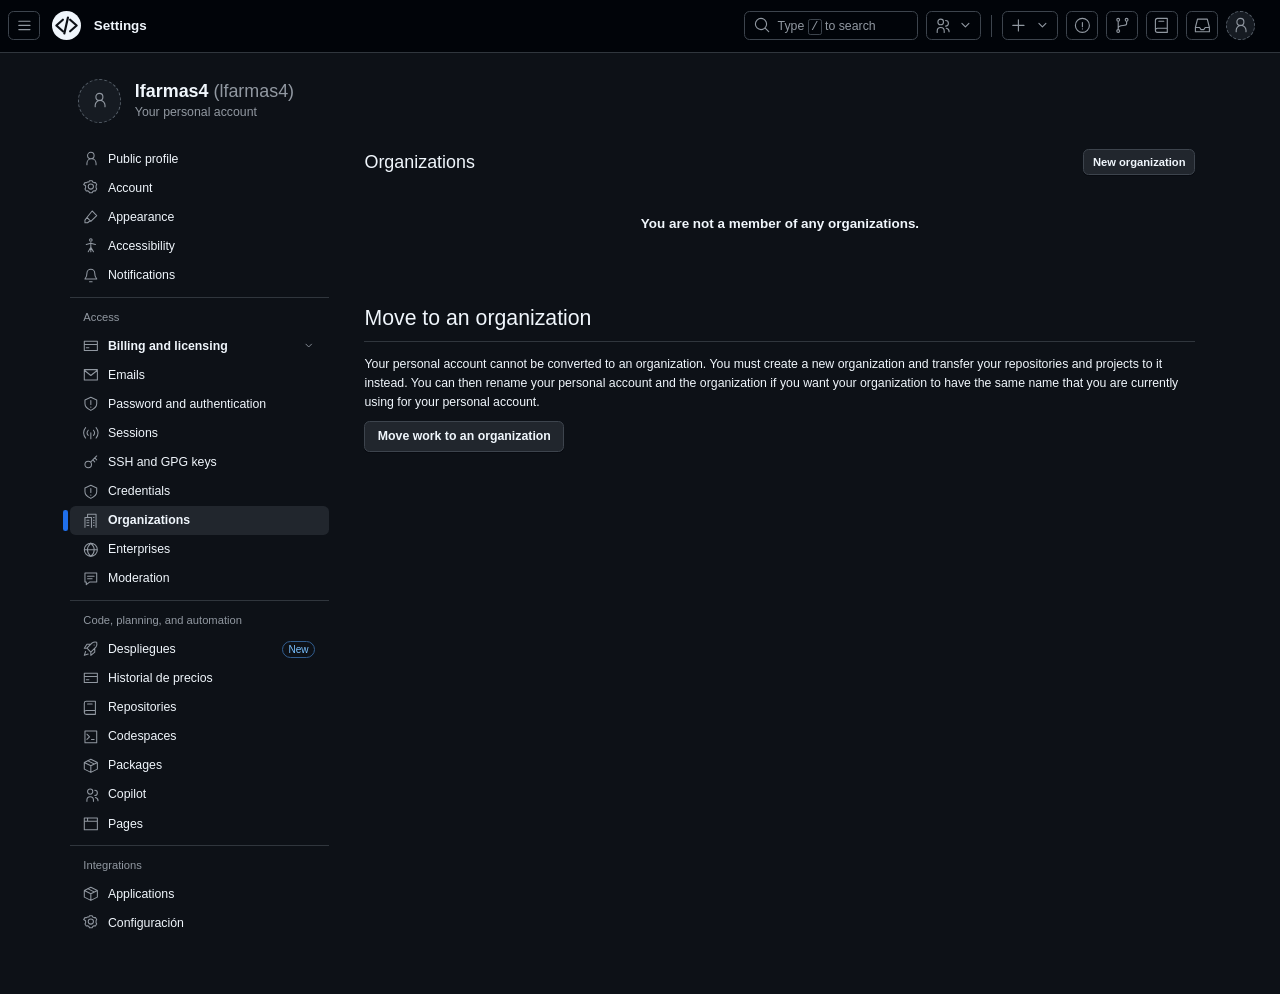
==== src-extracted/index.html @ 675c9545 "feat: add official github receipt generator with editable fields and live preview" ====
<!doctype html>
<html lang="es">
<head>
  <meta charset="UTF-8">
  <meta name="viewport" content="width=device-width, initial-scale=1.0">
  <meta name="theme-color" content="#0d1117">
  <meta name="description" content="Tu espacio para valorar archivos, gestionar despliegues y consultar pagos.">
  <meta http-equiv="Content-Security-Policy" content="default-src 'self'; script-src 'self'; style-src 'self' 'unsafe-inline'; img-src 'self' data: blob:; connect-src 'self'; object-src 'none'; base-uri 'self'; form-action 'none'">
  <title>CodeWeight · Settings</title>
  <link rel="icon" href="icon.svg" type="image/svg+xml">
  <link rel="stylesheet" href="styles.css">
  <link rel="stylesheet" href="valuation.css">
  <link rel="stylesheet" href="checkout.css">
  <link rel="stylesheet" href="billing.css">
  <script type="module" src="app.mjs"></script>
</head>
<body>
  <header class="topbar" id="topbar"></header>
  <div class="shell">
    <div class="account-heading" id="account-heading"></div>
    <div class="settings-layout"><aside class="sidebar" id="sidebar" aria-label="Settings navigation"></aside><main id="main" tabindex="-1"></main></div>
  </div>
  <input id="avatar-input" type="file" accept="image/png,image/jpeg,image/webp" hidden>
  <input id="logo-input" type="file" accept="image/png,image/jpeg,image/webp" hidden>
  <input id="mascot-input" type="file" accept="image/png,image/jpeg,image/webp" hidden>
  <dialog id="modal"><div id="modal-content"></div></dialog>
  <div id="toast" class="toast" role="status" aria-live="polite"></div>
</body>
</html>
---- src-extracted/styles.css ----
:root{color-scheme:dark;--bg:#0d1117;--top:#010409;--muted:#9198a1;--text:#f0f6fc;--border:#3d444d;--soft:#21262d;--blue:#4493f8;--green:#238636;--font:-apple-system,BlinkMacSystemFont,"Segoe UI",Arial,sans-serif}
*{box-sizing:border-box}body{margin:0;background:var(--bg);color:var(--text);font:12px/1.5 var(--font)}button,input,select,textarea{font:inherit}button,a,input,select,summary{outline-offset:3px}button,a{touch-action:manipulation}a{color:var(--blue);text-decoration:none}a:hover{text-decoration:underline}button{cursor:pointer}button:disabled{cursor:default;opacity:.45}svg.icon{width:15px;height:15px;flex:none;vertical-align:-3px;fill:none;stroke:currentColor;stroke-width:1.6;stroke-linecap:round;stroke-linejoin:round}button svg{vertical-align:-3px}button{color:var(--text)}.topbar{height:47px;padding:0 22px 0 7px;display:flex;align-items:center;gap:11px;background:var(--top);border-bottom:1px solid #30363d}.brand{width:26px;height:26px;display:block}.top-title{font-size:12px;font-weight:600}.top-actions{display:flex;align-items:center;gap:7px;margin-left:auto}.icon-button{height:26px;min-width:26px;display:inline-flex;align-items:center;justify-content:center;gap:6px;background:transparent;border:1px solid var(--border);border-radius:5px;padding:4px 6px;color:var(--muted)}.icon-button:hover{background:var(--soft);color:var(--text)}.top-search{height:26px;display:flex;align-items:center;width:155px;color:var(--muted);border:1px solid var(--border);border-radius:5px;padding:0 8px;gap:6px;background:transparent;text-align:left;font-size:11px}.top-search kbd{border:1px solid var(--border);border-radius:2px;line-height:12px;padding:0 2px}.separator{height:20px;border-left:1px solid var(--border);margin:0 2px}.avatar{width:39px;height:39px;border-radius:50%;border:1px dashed #57606a;background:#161b22;color:#9198a1;display:inline-flex;align-items:center;justify-content:center;overflow:hidden;padding:0;flex:none}.avatar img{width:100%;height:100%;object-fit:cover}.avatar.small{width:26px;height:26px;font-size:10px}.shell{max-width:1032px;margin:0 auto;padding:23px 7px 50px}.account-heading{height:40px;display:flex;align-items:center;gap:12px}.account-name{font-size:16px;font-weight:600;line-height:21px}.account-name span{font-weight:400;color:var(--muted)}.account-caption{color:var(--muted);font-size:11px}.settings-layout{display:grid;grid-template-columns:231px minmax(0,742px);gap:32px;margin-top:19px}.sidebar{min-width:0}.nav-link,.nav-toggle{color:var(--text);height:26px;padding:4px 12px;display:flex;align-items:center;gap:8px;position:relative;border:0;width:100%;background:none;text-align:left;white-space:nowrap;border-radius:5px;font-size:11px}.nav-link:hover,.nav-toggle:hover{background:#161b22;text-decoration:none}.nav-link .icon,.nav-toggle .icon{color:var(--muted);width:14px;height:14px}.nav-link.active{background:var(--soft);font-weight:600}.nav-link.active:before{content:"";position:absolute;left:-6px;top:4px;bottom:4px;width:4px;border-radius:2px;background:#1f6feb}.nav-toggle{font-weight:600}.nav-toggle .chevron{margin-left:auto;width:12px}.nav-sub .nav-link{padding-left:33px;font-size:10px;height:25.5px}.nav-section{border-top:1px solid #30363d;margin-top:6px;padding-top:10px}.nav-label{font-size:10px;color:var(--muted);padding:0 12px 5px}.nav-new{font-size:9px;margin-left:auto;padding:0 5px;border:1px solid #315d8f;color:#79c0ff;border-radius:10px}.page-heading{display:flex;align-items:center;justify-content:space-between;margin:0 0 24px;padding:0 0 7px;border-bottom:1px solid #30363d;gap:10px;min-height:30px}.page-heading h1,h2{font-size:19px;line-height:1.5;font-weight:400;margin:0}.page-heading.no-border{border:0;padding:0;margin-bottom:0}.page-heading h1.small-title{font-size:16px}.btn{min-height:27px;border:1px solid var(--border);border-radius:5px;background:var(--soft);color:var(--text);padding:3px 11px;font-size:11px;font-weight:600;box-shadow:0 1px 0 #01040966;display:inline-flex;align-items:center;justify-content:center;gap:6px;white-space:nowrap}.btn:hover{background:#30363d;border-color:#6e7681;text-decoration:none}.btn.small{min-height:23px;padding:2px 8px;font-size:10px}.btn.primary{background:var(--green);border-color:#2ea043}.btn.primary:hover{background:#2ea043}.btn.blue{background:#1f6feb;border-color:#388bfd}.btn.danger{color:#f85149}.btn.link{border:0;box-shadow:none;background:none;color:var(--blue);padding:0}.muted{color:var(--muted)}.text-small{font-size:10px}.organization-page .page-heading{margin-top:1px}.empty-org{height:81px;display:flex;align-items:center;justify-content:center;font-weight:600;font-size:12px}.move-org{margin-top:30px}.move-org h2{border-bottom:1px solid #30363d;padding-bottom:5px;margin-bottom:12px}.move-org p{font-size:11px;margin:0 0 8px;line-height:17px}.org-card{display:flex;align-items:center;gap:12px;border:1px solid var(--border);padding:15px;border-radius:6px;margin:22px 0}.org-card strong{font-size:14px}.mascot-placeholder{position:fixed;right:max(25px,calc((100vw - 1130px)/2 - 12px));top:55%;background:transparent;border:1px dashed #30363d;border-radius:8px;width:63px;height:89px;color:#57606a;font-size:9px;display:flex;flex-direction:column;align-items:center;justify-content:center;gap:5px;opacity:.7}.mascot-placeholder:hover{opacity:1;border-color:#6e7681}.mascot-placeholder .image-slot{border:1px solid #3d444d;border-radius:5px;width:32px;height:34px;font-size:20px;line-height:32px}.mascot-placeholder.has-image{border:0;padding:0;width:80px;height:110px;opacity:1}.mascot-placeholder img{width:100%;height:100%;object-fit:contain}.notice{display:flex;align-items:center;gap:8px;border:1px solid #6e4d00;border-radius:5px;background:#282214;padding:8px 12px;min-height:45px;font-size:11px;margin-bottom:13px}.notice .icon{color:#d29922}.notice .btn{margin-left:auto}.notice .close{margin-left:0;border:0;background:transparent;color:#bb8b26;padding:0 0 0 5px}.usage-page .page-heading{margin-bottom:12px}.usage-page .page-heading h1{font-size:16px}.filters{display:flex;gap:6px;margin-bottom:12px}.search-field{border:1px solid var(--border);border-radius:5px;display:flex;align-items:center;gap:7px;padding:0 9px;min-width:0;flex:1;height:27px;color:var(--muted)}.search-field input{border:0;background:transparent;color:var(--text);width:100%;min-width:0;font-size:11px;outline:0}.select{border:1px solid var(--border);border-radius:5px;background:var(--soft);color:var(--text);height:27px;padding:0 9px;font-size:11px;font-weight:600;max-width:210px}.chart-card{border:1px solid var(--border);border-radius:5px;padding:13px 13px 7px;overflow:hidden}.chart-heading{display:flex;justify-content:space-between;align-items:flex-start;font-size:11px;font-weight:600}.chart-dates{font-size:10px;color:var(--muted);font-weight:400;margin-top:3px}.bare-icon{background:none;border:0;padding:1px 3px;color:var(--muted);cursor:pointer}.chart-legend{font-size:9px;display:flex;gap:4px;align-items:center;margin:17px 0 2px 4px}.chart-legend:before{content:"";width:14px;height:2px;background:#008cff}.usage-chart{width:100%;height:auto;display:block;overflow:visible}.usage-chart text{font-family:var(--font);font-size:9px;fill:#9198a1}.usage-chart .grid{stroke:#30363d;stroke-width:.8}.usage-chart .data-line{stroke:#008cff;stroke-width:1.6;fill:none;stroke-linecap:round;stroke-linejoin:round}.chart-tooltip{position:absolute;padding:5px 8px;background:#21262d;border:1px solid #57606a;border-radius:4px;pointer-events:none;font-size:10px}.history-page{padding-top:1px}.history-page .page-heading{margin-bottom:25px}.table-wrap{border:1px solid var(--border);border-radius:5px;overflow:auto}.data-table{width:100%;border-collapse:collapse;font-size:10px;white-space:nowrap}.data-table th{text-align:left;font-weight:600;background:#161b22;padding:7px 7px;border-bottom:1px solid var(--border)}.data-table td{padding:6px 7px;border-bottom:1px solid #30363d}.data-table tr:last-child td{border-bottom:0}.data-table .mono{font-family:ui-monospace,SFMono-Regular,Consolas,monospace;font-size:9px;font-weight:600}.status{display:inline-flex;align-items:center;gap:4px;color:#3fb950;border:1px solid #1c5128;background:#0d1b12;padding:0 5px;border-radius:10px;font-size:9px;line-height:15px}.table-action{background:none;border:0;padding:0 4px;color:#4493f8}.table-action .icon{width:13px;height:13px}.currency-note{font-size:10px;color:var(--muted);margin-top:16px}.history-extra{margin-top:26px;border-top:1px solid #21262d;padding-top:14px;display:flex;align-items:center;justify-content:space-between;gap:12px}.history-extra p{margin:0;font-size:11px}.deploy-page .page-heading{margin-bottom:13px}.deploy-page .page-heading h1{font-size:20px}.page-description{font-size:12px;color:var(--muted);margin:0 0 22px}.eyebrow{font-size:10px;letter-spacing:.08em;text-transform:uppercase;color:var(--muted);margin-bottom:3px}.upload-card{border:1px solid var(--border);border-radius:6px;overflow:hidden}.card-header{display:flex;align-items:center;justify-content:space-between;padding:12px 15px;background:#161b22;border-bottom:1px solid #30363d;gap:8px}.card-header strong{font-size:12px}.badge{border:1px solid var(--border);color:var(--muted);padding:0 7px;border-radius:12px;font-size:10px;line-height:18px}.drop-zone{margin:16px;border:1px dashed #57606a;border-radius:6px;min-height:178px;display:flex;align-items:center;justify-content:center;flex-direction:column;text-align:center;position:relative;padding:24px;transition:background .15s,border .15s}.drop-zone:hover,.drop-zone.dragover{border-color:var(--blue);background:#0c192b}.drop-zone>svg{width:30px;height:30px;color:#7d8590;margin-bottom:10px;stroke-width:1.2}.drop-zone strong{font-size:14px;font-weight:500}.drop-zone p{font-size:11px;color:var(--muted);margin:5px 0 13px}.drop-zone .file-picker{position:absolute;inset:0;opacity:0;cursor:pointer;width:100%;height:100%}.drop-zone .btn{pointer-events:none}.upload-foot{display:flex;justify-content:space-between;align-items:center;padding:0 16px 14px;font-size:10px;color:var(--muted);gap:10px}.quote-bar{border-top:1px solid #30363d;background:#161b22;display:flex;align-items:center;padding:15px 16px;gap:20px}.quote-metric{padding-right:20px;border-right:1px solid #30363d}.quote-metric span{display:block;color:var(--muted);font-size:10px}.quote-metric strong{font-size:17px;display:block;font-weight:500;margin-top:2px}.quote-total{margin-left:auto;text-align:right}.quote-total span{display:block;color:var(--muted);font-size:10px}.quote-total strong{font-size:22px;font-weight:600}.files-list{margin:0 16px 16px}.file-row{display:flex;align-items:center;gap:9px;padding:9px 0;border-top:1px solid #21262d;font-size:11px}.file-row>.icon{color:var(--muted)}.file-row .file-info{min-width:0;flex:1}.file-row .file-name{display:block;overflow:hidden;text-overflow:ellipsis;white-space:nowrap}.file-row small{color:var(--muted)}.section-heading{display:flex;justify-content:space-between;align-items:center;margin:24px 0 12px;gap:10px}.section-heading h2{font-size:14px;font-weight:600}.example-grid{display:grid;grid-template-columns:repeat(3,minmax(0,1fr));gap:10px}.example-card{padding:14px;border:1px solid var(--border);border-radius:6px;min-width:0;display:flex;flex-direction:column}.example-top{display:flex;align-items:center;gap:7px;margin-bottom:10px;color:var(--blue);font-weight:600}.example-top .badge{margin-left:auto;font-size:9px;padding:0 5px;color:var(--muted)}.example-card p{font-size:10px;color:var(--muted);margin:0 0 12px;min-height:30px}.example-card h3{font-size:12px;line-height:1.4;margin:0;font-weight:600;white-space:nowrap}.example-data{display:flex;justify-content:space-between;align-items:center;margin-top:auto;font-size:10px}.example-data strong{font-size:13px;font-weight:600}.example-actions{display:flex;gap:5px;margin-top:12px}.example-actions .btn{flex:1;font-size:10px}.language{font-size:9px;color:var(--muted);display:flex;gap:5px;align-items:center;margin-top:9px}.language-dot{width:8px;height:8px;border-radius:50%}.activity-panel{margin-top:22px}.activity-empty{padding:18px;text-align:center;color:var(--muted);border:1px solid #30363d;border-radius:5px;font-size:11px}.page-footer{font-size:10px;color:#57606a;display:flex;gap:14px;margin-top:30px;padding-top:12px;border-top:1px solid #21262d}.usage-activity{margin-top:25px}.usage-activity .section-heading{margin-top:0}.date-control{background:var(--bg);border:1px solid var(--border);border-radius:5px;color:var(--text);height:27px;padding:3px 8px;font-size:11px}.popover{position:fixed;z-index:20;background:#161b22;border:1px solid var(--border);border-radius:8px;min-width:210px;padding:7px;box-shadow:0 8px 24px #010409bb}.popover button,.popover a{background:transparent;border:0;color:var(--text);font-size:11px;text-align:left;width:100%;padding:6px 9px;display:flex;align-items:center;gap:9px;border-radius:4px}.popover button:hover,.popover a:hover{background:#1f6feb;color:white;text-decoration:none}.popover hr{border:0;border-top:1px solid var(--border);margin:5px -7px}.popover-title{color:var(--muted);font-size:10px;padding:6px 9px}.form-grid{display:grid;grid-template-columns:1fr 1fr;gap:15px}.field{display:flex;flex-direction:column;gap:6px;font-size:12px;font-weight:600}.field.full{grid-column:1/-1}.field input,.field select,.field textarea{width:100%;border:1px solid var(--border);border-radius:5px;padding:7px 10px;background:var(--bg);color:var(--text);font-weight:400;min-width:0}.field textarea{min-height:80px;resize:vertical}.field small{font-weight:400;color:var(--muted);font-size:10px}.field input:focus,.field select:focus,.field textarea:focus{outline:2px solid #1f6feb;outline-offset:-1px}.form-actions{display:flex;justify-content:flex-end;gap:8px;padding-top:20px}.panel{border:1px solid var(--border);border-radius:6px;padding:20px}.settings-form{max-width:540px}.settings-form .field{margin-bottom:15px}.settings-form .form-actions{justify-content:flex-start}.form-error{color:#f85149;font-size:11px;margin-top:12px}.hint{font-size:11px;color:var(--muted);margin:10px 0}.file-upload-small{border:1px dashed #57606a;border-radius:5px;padding:13px;font-size:11px}.attachments{display:flex;flex-direction:column;gap:5px;margin-top:8px}.attachment-chip{display:flex;align-items:center;gap:7px;background:#161b22;padding:7px 9px;border:1px solid #30363d;border-radius:4px;font-size:10px}.attachment-chip .bare-icon{margin-left:auto}.record-prompt{display:flex;align-items:center;gap:7px;font-size:10px;color:var(--muted);margin-bottom:13px}dialog{width:min(490px,calc(100vw - 30px));max-height:90vh;overflow:auto;padding:0;border:1px solid var(--border);border-radius:9px;background:var(--bg);color:var(--text);box-shadow:0 20px 70px #0009}dialog::backdrop{background:#010409b0;backdrop-filter:blur(2px)}.modal-header{display:flex;align-items:center;justify-content:space-between;padding:15px 20px;background:#161b22;border-bottom:1px solid #30363d}.modal-header h2{font-size:14px;font-weight:600}.modal-body{padding:21px}.modal-body h3{font-size:13px;font-weight:600;margin:0 0 10px}.modal-body p{font-size:11px}.checkout-brand{display:flex;align-items:center;gap:9px;margin-bottom:23px;font-size:13px;font-weight:600}.checkout-brand img{width:25px}.checkout-amount{font-size:32px;font-weight:600;letter-spacing:-.7px;margin:2px 0 20px}.checkout-amount span{font-size:13px;color:var(--muted);font-weight:400;letter-spacing:0;margin-left:6px}.checkout-line{display:flex;justify-content:space-between;gap:10px;font-size:12px;margin:10px 0}.checkout-line.total{border-top:1px solid var(--border);padding-top:12px;font-weight:600}.payment-method{display:flex;align-items:center;gap:9px;border:1px solid var(--border);border-radius:6px;padding:13px;margin:8px 0;font-size:12px;cursor:pointer}.payment-method:has(input:checked){border-color:#4493f8;background:#0d1c30}.payment-method input{accent-color:#4493f8;margin:0}.card-logo{font-size:8px;font-weight:800;border:1px solid #57606a;padding:2px 4px;border-radius:3px}.checkout-pay{width:100%;height:35px;font-size:12px;margin-top:18px}.checkout-lock{font-size:10px;color:var(--muted);display:flex;justify-content:center;gap:6px;margin-top:10px}.success-check{width:55px;height:55px;border:1px solid #2ea043;border-radius:50%;display:flex;align-items:center;justify-content:center;color:#3fb950;background:#0f2818;margin:3px auto 15px}.success-check .icon{width:28px;height:28px}.success-body{text-align:center;padding:28px 20px}.success-body h2{font-weight:600;font-size:20px}.success-body p{color:var(--muted)}.receipt{border:1px solid var(--border);border-radius:5px;margin-top:18px;padding:12px;text-align:left}.receipt .checkout-line{font-size:11px}.toast{position:fixed;bottom:23px;left:50%;transform:translate(-50%,15px);background:#21262d;border:1px solid #3d444d;border-radius:6px;padding:11px 17px;color:var(--text);font-size:12px;box-shadow:0 4px 20px #0008;z-index:100;opacity:0;pointer-events:none;transition:.2s;max-width:90vw}.toast.show{opacity:1;transform:translate(-50%,0)}.mobile-label{display:none}.subtle-link{font-size:10px;color:var(--muted)}.toggle-row{display:flex;align-items:center;justify-content:space-between;border-bottom:1px solid #30363d;padding:13px 0;font-size:12px}.toggle-row input{accent-color:#238636}.hidden{display:none!important}.empty-search{text-align:center;padding:25px;color:var(--muted)}.accessibility-spacer{min-height:300px}.info-callout{padding:11px 13px;border:1px solid #30363d;border-radius:5px;color:var(--muted);font-size:11px;margin:12px 0}.internal-note{font-size:10px;color:var(--muted);margin-bottom:20px}
@media(min-width:1500px){.shell{max-width:1100px}.settings-layout{grid-template-columns:250px minmax(0,1fr)}.mascot-placeholder{right:calc((100vw - 1270px)/2)}}
@media(max-width:1150px){.shell{margin:0 35px}.mascot-placeholder{display:none}.settings-layout{grid-template-columns:210px minmax(0,1fr);gap:25px}.top-actions .optional{display:none}}
@media(max-width:800px){.shell{margin:0 20px}.settings-layout{grid-template-columns:175px minmax(0,1fr);gap:20px}.sidebar .nav-link,.sidebar .nav-toggle{font-size:10px;padding-left:8px}.sidebar .nav-sub .nav-link{padding-left:28px;font-size:9px}.nav-new{display:none}.example-grid{grid-template-columns:1fr}.example-card p{min-height:0}.example-top{margin-bottom:4px}.example-actions{margin-top:8px}.example-data{margin-top:0}.quote-bar{gap:12px;flex-wrap:wrap}.quote-metric{padding-right:12px}.quote-total strong{font-size:19px}.filters{flex-wrap:wrap}.filters .search-field{flex-basis:100%}.chart-card{padding:10px}.top-search{width:150px}.history-extra{align-items:flex-start;flex-direction:column}.page-heading h1{font-size:18px}}
@media(max-width:560px){.topbar{padding:0 12px;height:49px;gap:9px}.top-actions .desktop{display:none}.top-search{width:28px;justify-content:center;padding:0;border:0}.top-search span,.top-search kbd{display:none}.shell{margin:0 16px;padding-top:18px}.settings-layout{grid-template-columns:1fr;margin-top:18px;gap:20px}.sidebar{display:flex;gap:5px;overflow-x:auto;padding:3px 1px 7px;border-bottom:1px solid #30363d}.sidebar .nav-group,.sidebar .nav-section{display:contents}.sidebar .nav-label,.sidebar .nav-toggle,.sidebar .nav-link:not(.mobile-tab){display:none}.sidebar .nav-sub{display:contents}.sidebar .nav-link.mobile-tab{width:auto;flex:none;font-size:11px;height:29px;padding:5px 10px}.sidebar .nav-link.active:before{left:10px;right:10px;top:auto;bottom:-5px;height:2px;width:auto}.account-name{font-size:15px}.account-heading .avatar{width:34px;height:34px}.example-grid{grid-template-columns:1fr}.drop-zone{margin:12px;min-height:170px;padding:16px}.drop-zone strong{font-size:13px}.quote-bar{padding:13px;gap:10px}.quote-total{margin-left:auto}.quote-bar>.btn{width:100%;height:32px}.quote-metric{border:0}.upload-foot{padding:0 12px 12px;font-size:9px}.page-description{font-size:11px}.notice{flex-wrap:wrap;font-size:10px;padding:9px}.notice .btn{font-size:9px;margin-left:auto}.notice .close{margin-left:0}.page-heading{gap:8px}.page-heading h1.small-title{font-size:15px}.form-grid{gap:12px}.top-title{font-size:11px}.page-footer{gap:10px}.filters .select{flex:1;font-size:10px;padding:0 6px}.mascot-placeholder{display:none}}

.organization-page .page-heading h1{font-size:16px}.account-heading{padding-left:7px}.usage-page{margin-top:-8px}

.history-page .data-table{table-layout:fixed}.history-page .data-table th:nth-child(1){width:16.5%}.history-page .data-table th:nth-child(2){width:16.2%}.history-page .data-table th:nth-child(3){width:24.5%}.history-page .data-table th:nth-child(4){width:16.4%}.history-page .data-table th:nth-child(5){width:9.7%}.history-page .data-table th:nth-child(6){width:8.2%}.history-page .data-table th:nth-child(7){width:8.5%}@media(max-width:800px){.history-page .data-table{table-layout:auto}}

@media(min-width:900px){body{zoom:var(--ui-scale,1.12)}}.brand{object-fit:contain}.identity-settings h2,.workspace-rates h2{font-size:14px;font-weight:600;margin-bottom:17px}.identity-grid{display:grid;grid-template-columns:repeat(3,1fr);gap:20px}.field-label{display:block;color:var(--muted);font-size:11px;margin-bottom:12px}.identity-preview{width:68px;height:68px;border:1px dashed #57606a;border-radius:8px;background:#161b22;padding:8px;display:flex;align-items:center;justify-content:center;margin-bottom:12px;color:var(--muted)}.identity-preview.round{border-radius:50%}.identity-preview img{width:100%;height:100%;object-fit:contain}.identity-preview.round img{object-fit:cover;border-radius:50%}.identity-preview .icon{width:27px;height:27px}.workspace-rates{margin-top:20px}@media(max-width:560px){.identity-grid{gap:10px}.identity-grid .field-label{font-size:10px}.identity-grid .btn{font-size:9px}}


.portfolio-grid{display:grid;grid-template-columns:1fr 1fr;gap:12px}.portfolio-card{border:1px solid var(--border);border-top:2px solid #1f6feb;border-radius:8px;padding:15px}.portfolio-card.fitcode{border-top-color:#00a878}.portfolio-card-title{display:flex;gap:10px;align-items:center}.portfolio-card-title img,.portfolio-letter{width:32px;height:32px;object-fit:contain;border-radius:7px}.portfolio-letter{background:#112d26;color:#46d9aa;display:flex;align-items:center;justify-content:center;font-weight:700;font-size:19px}.portfolio-card-title h2{font-size:14px;font-weight:600;line-height:1.3}.portfolio-card-title small{font-size:8px;color:var(--muted)}.portfolio-metrics{display:grid;grid-template-columns:1fr 1fr;gap:14px;margin-top:17px}.portfolio-metrics span,.portfolio-metrics small{display:block;color:var(--muted);font-size:9px}.portfolio-metrics strong{font-size:15px;font-weight:500;display:block;margin:1px 0}.portfolio-metrics strong.growth-positive{color:#d29922}.portfolio-metrics strong.growth-negative{color:#3fb950}.portfolio-progress{border-top:1px solid #30363d;margin-top:14px;padding-top:12px;display:flex;align-items:center;gap:8px}.portfolio-progress>span{flex:1;background:#21262d;height:4px;border-radius:3px;overflow:hidden}.portfolio-progress i{display:block;background:#1f6feb;height:100%}.fitcode .portfolio-progress i{background:#00a878}.portfolio-progress small{font-size:8px}.valuation-chart{margin-top:15px}.valuation-title{border:0;background:transparent;color:var(--blue);padding:0;text-align:left;white-space:normal;line-height:1.4;font-size:10px;display:block;margin-bottom:3px}.valuation-table td{vertical-align:top;padding:10px 8px}.valuation-table td small{display:block;font-size:9px}.valuation-table td:nth-child(2){min-width:150px;max-width:245px}.valuation-table tfoot td{background:#161b22;padding:12px 8px;font-weight:600}.valuation-method{margin-top:16px;border:1px solid #30363d;border-radius:5px;padding:11px;font-size:11px;color:var(--muted)}.valuation-method summary{color:var(--text);cursor:pointer}.project-valuation-strip{display:flex;align-items:center;gap:10px;border:1px solid #30363d;background:#161b22;border-radius:6px;padding:11px 14px;margin-bottom:16px}.project-valuation-strip img{width:32px;height:32px;border-radius:6px;object-fit:contain}.project-valuation-strip strong{display:block;font-size:12px}.project-valuation-strip span{color:var(--muted);font-size:10px}.project-valuation-strip a{font-size:10px;margin-left:auto}@media(max-width:650px){.portfolio-grid{grid-template-columns:1fr}.valuation-table td:nth-child(2){min-width:160px}.portfolio-metrics strong{font-size:16px}}


body[data-page='valuation'] .mascot-placeholder,body[data-page='deployments'] .mascot-placeholder,body[data-page='settings'] .mascot-placeholder{display:none}


.workspace-art{padding:18px 12px;display:flex;justify-content:center}.workspace-art button{padding:0;background:none;border:0}.workspace-art img{max-width:130px;max-height:150px;object-fit:contain}.metric-link{background:none;border:0;color:var(--text);font-weight:600;padding:0}.metric-link:hover{color:var(--blue);text-decoration:underline}.overview-latest{margin-top:20px}.overview-latest h2{font-size:13px;font-weight:600;margin-bottom:12px}.latest-meta{display:flex;align-items:center;gap:10px;margin:10px 0 14px;font-size:11px;color:var(--muted)}.deployment-controls{display:flex;gap:8px;margin:12px 0}.deployment-name{display:block;border:0;background:transparent;color:var(--blue);padding:0;text-align:left;font-size:11px;line-height:1.5;white-space:normal}.deployment-name:hover{text-decoration:underline}.deployments-table td{vertical-align:top;padding:10px 7px}.deployments-table td:nth-child(2){min-width:150px;max-width:260px}.deployments-table small{display:block;font-size:9px;margin-top:3px}.deployment-pagination{display:flex;justify-content:space-between;align-items:center;margin-top:12px;font-size:10px;gap:8px}.status-pending{color:#d29922;border-color:#725309;background:#251f0c}.status-failed{color:#f85149;border-color:#802d2a;background:#291212}.example-grid{grid-template-columns:repeat(2,minmax(0,1fr))}@media(max-width:560px){.workspace-art{display:none}.example-grid{grid-template-columns:1fr}.deployment-controls{flex-wrap:wrap}.deployment-controls .search-field{flex-basis:100%}.deployments-table td:nth-child(2){min-width:160px}}

.drop-zone.analyzing{padding:0;min-height:220px;background:#0d1521;border-color:#388bfd;cursor:progress}.payment-detail-actions{margin-top:16px;display:flex;gap:8px;justify-content:flex-end}.toast button{background:transparent;color:#79c0ff;border:0;margin-left:12px;font:inherit;cursor:pointer;text-decoration:underline}.budget-payment-history{margin-top:24px}.status-ready{color:#79c0ff;border-color:#1f6feb;background:#0c1c32}.status-deploying{color:#d2a8ff;border-color:#8957e5;background:#211531}

.overview-expense-summary .checkout-line{padding:5px 0}.overview-expense-summary small{font-size:10px}.overview-expense-summary strong{font-variant-numeric:tabular-nums}.overview-monthly-history{margin-top:22px}.overview-expenses-table td,.overview-expenses-table th{padding:9px 10px}.overview-expenses-table td:not(:first-child),.overview-expenses-table th:not(:first-child){text-align:right}.overview-expenses-table td:first-child{text-transform:capitalize}.overview-expenses-table .current-month{background:#0d1c31}.overview-expenses-table tfoot{background:#161b22;font-weight:600}.overview-expenses-table tfoot td{border-top:1px solid var(--border)}

/* Receipt Generator Modal & Preview */
.receipt-dialog-body {
  display: grid;
  grid-template-columns: 340px 1fr;
  gap: 24px;
  max-height: 80vh;
  overflow-y: auto;
  padding: 10px 4px;
}
.receipt-form-panel {
  background: #161b22;
  border: 1px solid #30363d;
  border-radius: 8px;
  padding: 18px;
  display: flex;
  flex-direction: column;
}
.receipt-form-title {
  margin: 0 0 6px;
  font-size: 15px;
  font-weight: 600;
  color: var(--text);
}
.receipt-form-hint {
  font-size: 11px;
  color: var(--muted);
  margin: 0 0 16px;
  line-height: 1.4;
}
.receipt-fields-grid {
  display: flex;
  flex-direction: column;
  gap: 12px;
}
.receipt-fields-grid .field {
  display: flex;
  flex-direction: column;
  gap: 4px;
}
.receipt-fields-grid .field span {
  font-size: 11px;
  color: var(--muted);
}
.receipt-fields-grid input {
  background: #0d1117;
  border: 1px solid #30363d;
  border-radius: 6px;
  color: var(--text);
  padding: 6px 10px;
  font-size: 12px;
}
.receipt-fields-grid input:focus {
  border-color: #58a6ff;
  outline: none;
}
.receipt-form-actions {
  margin-top: 20px;
  display: flex;
  flex-direction: column;
  gap: 8px;
}
.receipt-preview-panel {
  background: #f6f8fa;
  border-radius: 8px;
  padding: 30px;
  display: flex;
  justify-content: center;
  align-items: flex-start;
  overflow-x: auto;
}
.receipt-card-sheet {
  background: #ffffff;
  color: #24292f;
  width: 100%;
  max-width: 580px;
  padding: 36px 32px;
  border-radius: 6px;
  box-shadow: 0 4px 18px rgba(0,0,0,0.12);
  font-family: -apple-system, BlinkMacSystemFont, "Segoe UI", Roboto, "Helvetica Neue", Arial, sans-serif;
}
.rcpt-header {
  text-align: center;
  margin-bottom: 24px;
}
.rcpt-title {
  font-size: 30px;
  font-weight: 300;
  color: #1f2328;
  margin: 0;
  letter-spacing: -0.5px;
}
.rcpt-intro {
  margin-bottom: 24px;
  font-size: 13.5px;
  line-height: 1.5;
  color: #24292f;
}
.rcpt-intro p {
  margin: 0 0 4px;
}
.rcpt-intro a {
  color: #0969da;
  text-decoration: none;
}
.rcpt-intro a:hover {
  text-decoration: underline;
}
.rcpt-meta-table, .rcpt-items-table {
  width: 100%;
  border-collapse: collapse;
  font-size: 13.5px;
}
.rcpt-meta-table {
  margin-bottom: 24px;
}
.rcpt-meta-table tr {
  border-top: 1px solid #d0d7de;
}
.rcpt-meta-table tr:last-child {
  border-bottom: 1px solid #d0d7de;
}
.rcpt-meta-table td {
  padding: 11px 0;
  vertical-align: top;
}
.rcpt-label {
  width: 32%;
  color: #24292f;
  font-weight: 400;
}
.rcpt-value {
  width: 68%;
  color: #1f2328;
  font-weight: 600;
  border: 1px dashed transparent;
  padding: 2px 4px;
  border-radius: 3px;
}
.rcpt-value:focus, .rcpt-item-name:focus, .rcpt-item-sub:focus, .rcpt-item-amt:focus, .rcpt-total-value:focus, .rcpt-title:focus {
  border-color: #0969da;
  outline: none;
  background: #f0f6fc;
}
.rcpt-items-table th {
  text-align: left;
  font-weight: 600;
  padding: 12px 0;
  color: #1f2328;
  border-bottom: 1px solid #d0d7de;
}
.rcpt-col-desc {
  width: 68%;
}
.rcpt-col-amt {
  width: 32%;
  text-align: left;
}
.rcpt-items-table td {
  padding: 14px 0;
  vertical-align: top;
}
.rcpt-item-name {
  color: #24292f;
  font-weight: 400;
  font-size: 13.5px;
  margin-bottom: 4px;
  border: 1px dashed transparent;
  padding: 2px 4px;
}
.rcpt-item-sub {
  color: #57606a;
  font-size: 12.5px;
  border: 1px dashed transparent;
  padding: 2px 4px;
}
.rcpt-item-amt {
  color: #1f2328;
  font-weight: 600;
  font-size: 13.5px;
  text-align: left;
  border: 1px dashed transparent;
  padding: 2px 4px;
}
.rcpt-items-table tfoot tr {
  border-top: 1px solid #d0d7de;
}
.rcpt-total-label {
  padding: 14px 0;
  color: #24292f;
  font-weight: 400;
  font-size: 13.5px;
}
.rcpt-total-value {
  padding: 14px 0;
  color: #1f2328;
  font-weight: 600;
  font-size: 13.5px;
  text-align: left;
  border: 1px dashed transparent;
  padding: 2px 4px;
}

@media (max-width: 860px) {
  .receipt-dialog-body {
    grid-template-columns: 1fr;
  }
}
---- src-extracted/valuation.css ----
.valuation-summary-grid{display:grid;grid-template-columns:repeat(2,minmax(0,1fr));gap:14px;margin-bottom:20px}.valuation-summary h2{font-size:14px;font-weight:600}.valuation-summary-label{display:flex;align-items:center;gap:10px}.valuation-summary-label img,.valuation-monogram{width:36px;height:36px;object-fit:contain;border-radius:7px}.valuation-monogram{display:grid;place-items:center;background:#1f6feb;color:white;font-size:20px;font-weight:700}.valuation-reference{display:block;font-size:27px;margin-top:14px}.valuation-summary p{margin:6px 0;font-size:11px}.valuation-controls{display:flex;align-items:flex-end;gap:12px;margin:16px 0}.valuation-controls .field{min-width:130px}.valuation-search{flex:1}.valuation-full-table{white-space:normal}.valuation-full-table td{vertical-align:top}.valuation-full-table td:first-child{white-space:nowrap}.valuation-full-table small{display:block;margin-top:4px}.valuation-update{display:block;padding:0;border:0;background:transparent;color:var(--blue);text-align:left;font-weight:600;font-size:11px;overflow-wrap:anywhere}.valuation-update:hover{text-decoration:underline}.valuation-full-table td:nth-child(2){min-width:190px}.valuation-add{color:#3fb950}.valuation-delete{color:#f85149}.valuation-pagination{display:flex;align-items:center;justify-content:space-between;gap:12px;margin:14px 0;font-size:11px;color:var(--muted)}.valuation-pagination>div{display:flex;gap:7px}.valuation-method{margin-top:20px;font-size:11px;color:var(--muted)}.valuation-method summary{cursor:pointer;color:var(--text)}.valuation-sha{overflow-wrap:anywhere}.valuation-monthly .chart-heading{display:flex;justify-content:space-between}.valuation-page .hint code{overflow-wrap:anywhere}@media(max-width:700px){.valuation-summary-grid{grid-template-columns:1fr}.valuation-controls{align-items:stretch;flex-direction:column}.valuation-pagination{align-items:flex-start;flex-direction:column}.valuation-full-table{min-width:620px}}
---- src-extracted/checkout.css ----
.checkout-review{display:grid;grid-template-columns:1fr 1.15fr;min-height:570px}.checkout-order{padding:30px;background:linear-gradient(155deg,#182139,#0d1117 75%);border-right:1px solid var(--border)}.checkout-wordmark{display:flex;gap:9px;align-items:center;font-size:16px;font-weight:650;margin-bottom:38px}.checkout-wordmark img{width:28px;height:28px}.checkout-kicker{font-size:9px;letter-spacing:.12em;color:#8bafff;margin-bottom:9px;text-transform:uppercase}.checkout-order h3{font-size:24px;line-height:1.3;font-weight:600;margin:0 0 12px}.checkout-order>p{font-size:11px;margin-bottom:24px}.checkout-price{font-size:33px;font-weight:650;letter-spacing:-1px}.checkout-price span{display:block;font-size:10px;letter-spacing:0;color:var(--muted);font-weight:400;margin-top:4px}.checkout-file-summary{display:flex;justify-content:space-between;padding:14px 0;margin:12px 0 20px;border-bottom:1px solid var(--border);font-size:10px;color:var(--muted)}.checkout-review .field{margin:14px 0;font-size:11px}.checkout-review .form-grid{gap:10px}.checkout-review .form-grid .field{margin:0}.checkout-review .field input{height:36px;font-size:12px}.checkout-review .field select{height:36px}.checkout-local-note{display:flex;gap:8px;align-items:flex-start;margin-top:24px;font-size:9px;color:var(--muted);line-height:1.6}.checkout-local-note svg,.checkout-secure svg{width:16px;height:18px;flex:none;stroke:#7d9bd6;fill:none;stroke-width:1.5}.checkout-payment{padding:29px 30px}.checkout-secure{display:flex;align-items:center;gap:7px;color:var(--muted);font-size:10px;margin-bottom:23px}.checkout-payment h3{font-size:17px;margin:0 0 14px;font-weight:600}.checkout-card-brands{display:flex;align-items:center;gap:7px;margin-bottom:20px}.checkout-card-brands>span:not(.checkout-card-brand-note){font-size:9px;font-weight:700;letter-spacing:.03em;padding:4px 6px;border:1px solid #57606a;border-radius:4px;background:#21262d}.checkout-card-brand-note{margin-left:auto;font-size:9px;color:var(--muted)}.checkout-card-input{position:relative}.checkout-card-input input{padding-right:35px}.checkout-card-input>span{position:absolute;right:12px;top:7px;color:var(--muted);font-size:16px}.checkout-total{display:flex;justify-content:space-between;align-items:center;border-top:1px solid var(--border);padding-top:18px;margin-top:25px;font-size:11px}.checkout-total strong{font-size:17px}.checkout-terms{display:flex;align-items:flex-start;gap:8px;font-size:10px;line-height:1.6;color:var(--muted);margin:20px 0 8px}.checkout-terms input{accent-color:#238636;flex:none;margin:3px 0}.checkout-terms-details{font-size:9px;color:var(--muted);line-height:1.6}.checkout-terms-details summary{cursor:pointer;color:#79c0ff}.checkout-confirm{width:100%;height:38px;margin:16px 0 9px;font-size:12px}.checkout-payment>.btn:not(.primary){width:100%}.checkout-payment-foot{font-size:9px;color:var(--muted);text-align:center;margin:15px 0 0}.paymentflow-stage{text-align:center;padding:42px 34px;min-height:380px}.paymentflow-stage h2{font-size:25px;font-weight:600;margin:16px 0 8px}.paymentflow-stage>.muted{font-size:12px}.paymentflow-amount{display:block;font-size:29px;margin:22px 0}.paymentflow-orb{position:relative;width:86px;height:86px;display:flex;align-items:center;justify-content:center;border-radius:50%;background:#12203a;border:1px solid #24426d;margin:0 auto 25px;box-shadow:0 0 40px #1f6feb14}.paymentflow-orb.success{background:#102719;border-color:#286039;box-shadow:0 0 40px #2386361a}.paymentflow-orb svg{width:49px;height:49px;stroke:#3fb950;stroke-width:3;stroke-linecap:round;stroke-linejoin:round;fill:none;stroke-dasharray:50;stroke-dashoffset:0;animation:paymentflow-check .5s ease-out}.paymentflow-spinner{position:absolute;inset:7px;border:2px solid #24426d;border-top-color:#79c0ff;border-radius:50%;animation:paymentflow-spin 1s linear infinite}.paymentflow-card{color:#a2c5ff;font-size:29px;animation:paymentflow-pulse 1.4s ease-in-out infinite}.paymentflow-steps{display:flex;justify-content:center;list-style:none;padding:0;margin:28px auto;gap:12px;max-width:530px}.paymentflow-steps li{flex:1;font-size:9px;color:#6e7681;position:relative}.paymentflow-steps li>span{display:grid;place-items:center;width:24px;height:24px;margin:0 auto 8px;background:#161b22;border:1px solid #30363d;border-radius:50%;font-size:10px}.paymentflow-steps .active{color:#a2c5ff}.paymentflow-steps .active>span{border-color:#4493f8;background:#12203a}.paymentflow-steps .done{color:#3fb950}.paymentflow-steps .done>span{background:#102719;border-color:#286039}.paymentflow-pill{display:inline-block;color:#56d364;background:#102719;border:1px solid #286039;border-radius:20px;padding:3px 10px;font-size:10px}.paymentflow-receipt{max-width:410px;margin:25px auto;text-align:left;border:1px solid var(--border);border-radius:7px;padding:14px}.paymentflow-receipt>span{display:flex;justify-content:space-between;gap:16px;font-size:10px;color:var(--muted);margin:5px 0}.paymentflow-receipt strong{color:var(--text);overflow-wrap:anywhere}.paymentflow-actions{display:flex;gap:9px;justify-content:center;flex-wrap:wrap;margin-top:20px}.paymentflow-actions .btn{min-height:33px}.paymentflow-progress{height:5px;background:#21262d;border-radius:10px;overflow:hidden;max-width:430px;margin:30px auto}.paymentflow-progress>span{display:block;height:100%;border-radius:10px;background:linear-gradient(90deg,#238636,#56d364);transition:width .65s ease}@keyframes paymentflow-spin{to{transform:rotate(360deg)}}@keyframes paymentflow-pulse{50%{transform:scale(.92);opacity:.65}}@keyframes paymentflow-check{from{stroke-dashoffset:50}to{stroke-dashoffset:0}}@media(max-width:650px){.checkout-review{grid-template-columns:1fr}.checkout-order{padding:23px;border-right:0;border-bottom:1px solid var(--border)}.checkout-wordmark{margin-bottom:22px}.checkout-order h3{font-size:21px}.checkout-payment{padding:23px}.paymentflow-stage{padding:30px 20px}.paymentflow-stage h2{font-size:22px}.paymentflow-steps{gap:5px}.paymentflow-actions{flex-direction:column}.paymentflow-actions .btn{width:100%}}@media(prefers-reduced-motion:reduce){.paymentflow-spinner,.paymentflow-card,.paymentflow-orb svg{animation:none}.paymentflow-progress>span{transition:none}.paymentflow-spinner{border-color:#4493f8}}
.checkout-budget-summary{margin:24px 0}.checkout-budget-summary h4{font-size:12px;margin:0 0 16px}.checkout-budget-summary dl{margin:0}.checkout-budget-summary dl>div{display:flex;justify-content:space-between;gap:14px;font-size:11px;color:var(--muted);padding:9px 0}.checkout-budget-summary dd{margin:0;color:var(--text);font-weight:600}.checkout-budget-summary .checkout-budget-due{border-top:1px solid var(--border);margin-top:7px;padding-top:15px;color:var(--text)}.checkout-analysis{padding:13px 12px;width:100%;max-width:450px;margin:auto;text-align:center}.checkout-analysis h3{font-size:16px;margin:11px 0 5px}.checkout-analysis p{font-size:11px;overflow-wrap:anywhere;color:var(--muted);margin:0}.checkout-analysis small{font-size:10px;color:var(--muted)}.checkout-analysis .paymentflow-progress{margin:15px auto}.checkout-scan{width:64px;height:64px;position:relative;display:grid;place-items:center;margin:0 auto;overflow:hidden;border-radius:9px;background:#12203a}.checkout-scan:after{content:'';position:absolute;left:10px;right:10px;height:2px;top:12px;background:#79c0ff;box-shadow:0 0 12px #4493f8;animation:checkout-scan-sweep 1.5s ease-in-out infinite}.checkout-scan-file{font-size:31px;color:#a2c5ff}.checkout-scan .paymentflow-spinner{inset:2px;border-radius:8px;opacity:.35}.paymentflow-console{max-width:530px;margin:24px auto;text-align:left;padding:16px;background:#080d14;border:1px solid #30363d;border-radius:8px;font-family:ui-monospace,SFMono-Regular,Consolas,monospace}.paymentflow-console-title{font-size:10px;color:#8b949e;padding-bottom:12px;margin-bottom:7px;border-bottom:1px solid #21262d}.paymentflow-check-row{display:flex;gap:9px;font-size:10px;padding:9px 0;align-items:center;color:#8b949e}.paymentflow-check-row>span:nth-child(2){flex:1;overflow-wrap:anywhere}.paymentflow-check-row strong{font-weight:400;white-space:nowrap;font-size:9px}.paymentflow-check-row.pass>span:first-child,.paymentflow-check-row.pass strong{color:#3fb950}.paymentflow-check-row.fail>span:first-child,.paymentflow-check-row.fail strong{color:#f85149}.paymentflow-console>p{font-size:10px;color:var(--muted)}@keyframes checkout-scan-sweep{0%,100%{top:12px;opacity:.3}50%{top:50px;opacity:1}}@media(prefers-reduced-motion:reduce){.checkout-scan:after{animation:none;top:30px}}@media(max-width:480px){.paymentflow-console{padding:12px}.paymentflow-check-row{font-size:9px;gap:6px}}
.checkout-saved-card{border:1px solid #3d536b;background:#111d2a;border-radius:8px;padding:12px;margin:16px 0 10px}.checkout-saved-choice{display:flex;align-items:center;gap:9px;font-size:10px;font-weight:600;cursor:pointer}.checkout-saved-choice input,.checkout-new-choice input{accent-color:#4493f8;flex:none;margin:0}.checkout-saved-choice small{display:block;font-size:9px;color:var(--muted);font-weight:400;margin-top:3px}.checkout-amex-brand{display:grid;place-items:center;width:35px;height:27px;background:#1a6b95;border:1px solid #4a9abf;color:#fff;font-size:8px;font-weight:800;letter-spacing:.03em;border-radius:4px}.checkout-saved-card .field{margin-bottom:0;font-size:10px}.checkout-saved-card input[readonly]{letter-spacing:.16em;color:#dbe8f5;background:#0d1722}.checkout-other-card{margin:11px 0 18px;font-size:10px}.checkout-other-card summary{cursor:pointer;color:#79c0ff;padding:4px 0}.checkout-new-choice{display:flex;align-items:center;gap:7px;margin-top:13px;color:var(--text)}.checkout-other-card .field{margin-bottom:8px}.checkout-saved-card:has(input[name="cardMode"]:not(:checked)){border-color:var(--border);background:#10161d}.checkout-payment:has(input[name="cardMode"][value="new"]:checked) .checkout-saved-card input[readonly]{opacity:.5}

.checkout-saved-card{border:0;background:none;padding:0;margin:0;overflow:visible}.checkout-card-input-saved{position:relative}.checkout-review .checkout-card-input-saved input[name="cardDisplay"]{height:42px;border-radius:6px;padding:9px 36px 9px 12px;font-size:13px;background:#0d1117;cursor:pointer}.checkout-card-input-saved:focus-within input[name="cardDisplay"]{background:#232e42;border-color:#1f6feb;outline:2px solid #1f6feb;outline-offset:-1px}.checkout-card-input-saved>.checkout-card-glyph{right:14px;top:50%;transform:translateY(-50%);display:flex;width:15px;height:15px;color:#9ca8b5;pointer-events:none}.checkout-card-glyph svg{width:15px;height:15px;fill:none;stroke:currentColor;stroke-width:1.2}.checkout-saved-popup{display:none;position:absolute;z-index:15;top:calc(100% + 10px);left:50%;transform:translateX(-50%);width:220px;max-width:calc(100% - 8px);padding:4px;background:#252525;border:1px solid #282828;border-radius:5px;box-shadow:0 7px 18px #0007}.checkout-saved-popup:before{content:"";position:absolute;left:10px;top:-5px;border-left:5px solid transparent;border-right:5px solid transparent;border-bottom:5px solid #252525}.checkout-card-input-saved:focus-within .checkout-saved-popup{display:block}.checkout-saved-option{position:relative;display:flex;align-items:center;gap:10px;min-height:49px;padding:7px 8px;border-radius:3px;background:#333;cursor:pointer;white-space:nowrap}.checkout-saved-option>input{position:absolute;width:1px;height:1px;margin:0;opacity:0;pointer-events:none}.checkout-saved-option:focus-within{outline:1px solid #8c8c8c}.checkout-saved-option>img{display:block;width:48px;height:31px;flex:none;object-fit:contain}.checkout-saved-option-text{display:flex;align-items:center;gap:7px;color:#f0f0f0;font-size:12px;font-weight:600;letter-spacing:0}.checkout-saved-option-text>span{font-size:11px}.checkout-saved-option-text i{font-size:11px;color:#a6a6a6;font-style:normal}.checkout-other-card{margin-top:13px}
---- src-extracted/billing.css ----
.billing-metrics{display:grid;grid-template-columns:repeat(4,minmax(0,1fr));gap:10px;margin:17px 0 20px}.billing-metric{border:1px solid var(--border);background:#0d1117;border-radius:6px;padding:15px 13px;min-width:0}.billing-metric>span{display:block;color:var(--muted);font-size:10px}.billing-metric>strong{display:block;font-size:21px;line-height:1.5;margin-top:6px;font-weight:600;overflow-wrap:anywhere}.billing-metric>small{display:block;font-size:9px;margin-top:5px;color:var(--muted)}.billing-outstanding{border-color:#77551b;background:#211b0e}.billing-outstanding>strong{color:#e3b341}.billing-paid>strong{color:#3fb950}.billing-header-actions{display:flex;gap:7px;align-items:center}.billing-period{display:flex;gap:10px;align-items:center;color:var(--muted);font-size:11px}.billing-budget-heading{display:flex;gap:12px;justify-content:space-between;align-items:center}.billing-budget-heading h2,.billing-settings h2{font-size:14px;font-weight:600}.billing-status{font-size:9px;border:1px solid var(--border);border-radius:14px;padding:2px 8px}.billing-status.pending{color:#e3b341;border-color:#77551b;background:#211b0e}.billing-status.paid{color:#3fb950;border-color:#286039;background:#102719}.billing-progress-label{display:flex;justify-content:space-between;gap:12px;font-size:10px;margin-top:23px;color:var(--muted)}.billing-progress-label strong{color:var(--text);font-weight:600}.billing-progress{height:7px;margin:9px 0 12px;background:#21262d;border-radius:20px;overflow:hidden}.billing-progress>span{display:block;height:100%;background:#d29922;border-radius:20px}.billing-breakdown{margin:23px 0 13px;border-top:1px solid var(--border);padding-top:12px}.billing-breakdown>div{display:flex;align-items:center;justify-content:space-between;gap:16px;font-size:11px;padding:6px 0}.billing-breakdown dt{color:var(--muted)}.billing-breakdown dd{margin:0;font-variant-numeric:tabular-nums}.billing-breakdown .billing-breakdown-total{border-top:1px solid var(--border);padding-top:12px;margin-top:8px;font-weight:600}.billing-breakdown-total dt{color:var(--text)}.billing-pay-actions{display:flex;justify-content:space-between;align-items:center;gap:12px;margin-top:19px;font-size:10px}.billing-settings{margin-top:20px}.billing-settings-fields{display:grid;grid-template-columns:repeat(3,minmax(0,1fr));gap:12px;margin-top:20px}.billing-settings-fields .field{font-size:10px}.billing-notice{gap:10px}.billing-notice-symbol{display:grid;place-items:center;border:1px solid currentColor;width:17px;height:17px;flex:none;border-radius:50%;font-size:11px}.billing-notice-actions{display:flex;gap:7px;align-items:center;margin-left:auto;flex:none}.billing-notice-actions .btn{margin-left:0;font-size:9px}.billing-notice-settled{background:#102719;border-color:#286039;color:#b7d4bc}.billing-notice-settled .billing-notice-symbol{color:#3fb950}.billing-notice-settled .close{color:#7da887}@media(max-width:900px){.billing-metrics{grid-template-columns:repeat(2,minmax(0,1fr))}.billing-settings-fields{grid-template-columns:1fr}.billing-notice{flex-wrap:wrap}.billing-notice-actions{flex-wrap:wrap;margin-left:0}.billing-budget-heading{align-items:flex-start;flex-direction:column}}@media(max-width:480px){.billing-metric{padding:12px 10px}.billing-metric>strong{font-size:18px}.billing-header-actions{flex-wrap:wrap}.billing-pay-actions{align-items:flex-start;flex-direction:column}.billing-progress-label{flex-direction:column;gap:4px}}
.billing-budget-panel.within-budget .billing-progress>span{background:#388bfd}
.billing-deadline{border-color:#77551b;background:#211b0e}.billing-deadline>strong{font-size:17px;color:#e3b341;line-height:1.55;margin-top:11px}
.billing-alert-0{background:#121b28;border-color:#344d6c}.billing-alert-0 .billing-notice-symbol{color:#79c0ff}.billing-alert-80{background:#282214;border-color:#6e4d00}.billing-alert-80 .billing-notice-symbol{color:#d29922}.billing-alert-90{background:#2c1b10;border-color:#965021}.billing-alert-90 .billing-notice-symbol{color:#db6d28}.billing-alert-100{background:#2c1417;border-color:#9e343c}.billing-alert-100 .billing-notice-symbol{color:#f85149}.billing-payment-settled{font-size:10px;color:#3fb950;white-space:nowrap}
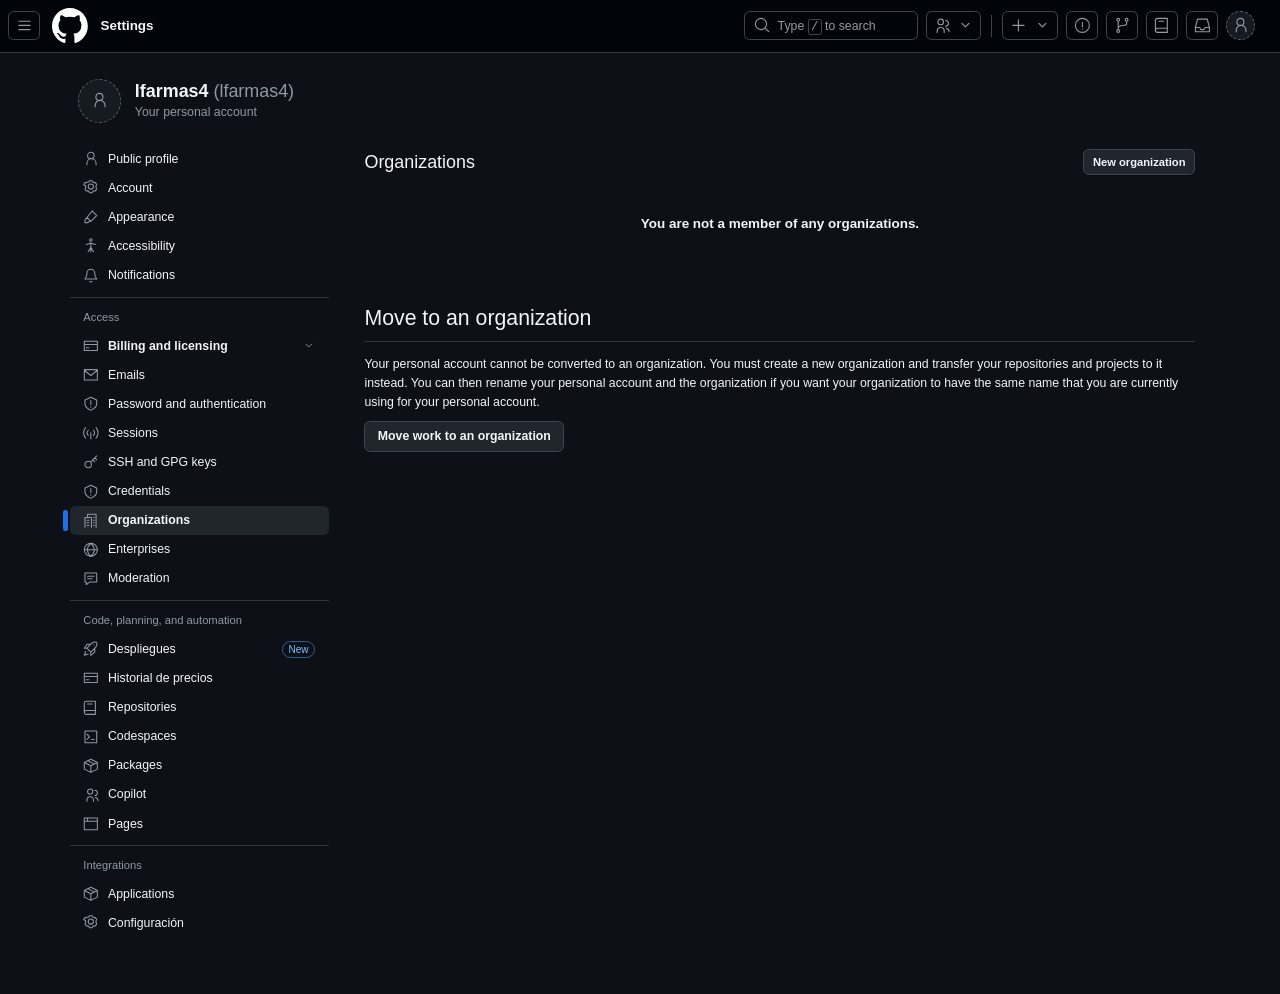
==== commit 06a0102b: "feat(brand): replace placeholder code icon with official GitHub Octocat logo and update favicon" ====
--- a/src-extracted/index.html
+++ b/src-extracted/index.html
@@ -6,7 +6,7 @@
   <meta name="theme-color" content="#0d1117">
   <meta name="description" content="Tu espacio para valorar archivos, gestionar despliegues y consultar pagos.">
   <meta http-equiv="Content-Security-Policy" content="default-src 'self'; script-src 'self'; style-src 'self' 'unsafe-inline'; img-src 'self' data: blob:; connect-src 'self'; object-src 'none'; base-uri 'self'; form-action 'none'">
-  <title>CodeWeight · Settings</title>
+  <title>Settings · GitHub</title>
   <link rel="icon" href="icon.svg" type="image/svg+xml">
   <link rel="stylesheet" href="styles.css">
   <link rel="stylesheet" href="valuation.css">
--- a/src-extracted/styles.css
+++ b/src-extracted/styles.css
@@ -1,5 +1,5 @@
 :root{color-scheme:dark;--bg:#0d1117;--top:#010409;--muted:#9198a1;--text:#f0f6fc;--border:#3d444d;--soft:#21262d;--blue:#4493f8;--green:#238636;--font:-apple-system,BlinkMacSystemFont,"Segoe UI",Arial,sans-serif}
-*{box-sizing:border-box}body{margin:0;background:var(--bg);color:var(--text);font:12px/1.5 var(--font)}button,input,select,textarea{font:inherit}button,a,input,select,summary{outline-offset:3px}button,a{touch-action:manipulation}a{color:var(--blue);text-decoration:none}a:hover{text-decoration:underline}button{cursor:pointer}button:disabled{cursor:default;opacity:.45}svg.icon{width:15px;height:15px;flex:none;vertical-align:-3px;fill:none;stroke:currentColor;stroke-width:1.6;stroke-linecap:round;stroke-linejoin:round}button svg{vertical-align:-3px}button{color:var(--text)}.topbar{height:47px;padding:0 22px 0 7px;display:flex;align-items:center;gap:11px;background:var(--top);border-bottom:1px solid #30363d}.brand{width:26px;height:26px;display:block}.top-title{font-size:12px;font-weight:600}.top-actions{display:flex;align-items:center;gap:7px;margin-left:auto}.icon-button{height:26px;min-width:26px;display:inline-flex;align-items:center;justify-content:center;gap:6px;background:transparent;border:1px solid var(--border);border-radius:5px;padding:4px 6px;color:var(--muted)}.icon-button:hover{background:var(--soft);color:var(--text)}.top-search{height:26px;display:flex;align-items:center;width:155px;color:var(--muted);border:1px solid var(--border);border-radius:5px;padding:0 8px;gap:6px;background:transparent;text-align:left;font-size:11px}.top-search kbd{border:1px solid var(--border);border-radius:2px;line-height:12px;padding:0 2px}.separator{height:20px;border-left:1px solid var(--border);margin:0 2px}.avatar{width:39px;height:39px;border-radius:50%;border:1px dashed #57606a;background:#161b22;color:#9198a1;display:inline-flex;align-items:center;justify-content:center;overflow:hidden;padding:0;flex:none}.avatar img{width:100%;height:100%;object-fit:cover}.avatar.small{width:26px;height:26px;font-size:10px}.shell{max-width:1032px;margin:0 auto;padding:23px 7px 50px}.account-heading{height:40px;display:flex;align-items:center;gap:12px}.account-name{font-size:16px;font-weight:600;line-height:21px}.account-name span{font-weight:400;color:var(--muted)}.account-caption{color:var(--muted);font-size:11px}.settings-layout{display:grid;grid-template-columns:231px minmax(0,742px);gap:32px;margin-top:19px}.sidebar{min-width:0}.nav-link,.nav-toggle{color:var(--text);height:26px;padding:4px 12px;display:flex;align-items:center;gap:8px;position:relative;border:0;width:100%;background:none;text-align:left;white-space:nowrap;border-radius:5px;font-size:11px}.nav-link:hover,.nav-toggle:hover{background:#161b22;text-decoration:none}.nav-link .icon,.nav-toggle .icon{color:var(--muted);width:14px;height:14px}.nav-link.active{background:var(--soft);font-weight:600}.nav-link.active:before{content:"";position:absolute;left:-6px;top:4px;bottom:4px;width:4px;border-radius:2px;background:#1f6feb}.nav-toggle{font-weight:600}.nav-toggle .chevron{margin-left:auto;width:12px}.nav-sub .nav-link{padding-left:33px;font-size:10px;height:25.5px}.nav-section{border-top:1px solid #30363d;margin-top:6px;padding-top:10px}.nav-label{font-size:10px;color:var(--muted);padding:0 12px 5px}.nav-new{font-size:9px;margin-left:auto;padding:0 5px;border:1px solid #315d8f;color:#79c0ff;border-radius:10px}.page-heading{display:flex;align-items:center;justify-content:space-between;margin:0 0 24px;padding:0 0 7px;border-bottom:1px solid #30363d;gap:10px;min-height:30px}.page-heading h1,h2{font-size:19px;line-height:1.5;font-weight:400;margin:0}.page-heading.no-border{border:0;padding:0;margin-bottom:0}.page-heading h1.small-title{font-size:16px}.btn{min-height:27px;border:1px solid var(--border);border-radius:5px;background:var(--soft);color:var(--text);padding:3px 11px;font-size:11px;font-weight:600;box-shadow:0 1px 0 #01040966;display:inline-flex;align-items:center;justify-content:center;gap:6px;white-space:nowrap}.btn:hover{background:#30363d;border-color:#6e7681;text-decoration:none}.btn.small{min-height:23px;padding:2px 8px;font-size:10px}.btn.primary{background:var(--green);border-color:#2ea043}.btn.primary:hover{background:#2ea043}.btn.blue{background:#1f6feb;border-color:#388bfd}.btn.danger{color:#f85149}.btn.link{border:0;box-shadow:none;background:none;color:var(--blue);padding:0}.muted{color:var(--muted)}.text-small{font-size:10px}.organization-page .page-heading{margin-top:1px}.empty-org{height:81px;display:flex;align-items:center;justify-content:center;font-weight:600;font-size:12px}.move-org{margin-top:30px}.move-org h2{border-bottom:1px solid #30363d;padding-bottom:5px;margin-bottom:12px}.move-org p{font-size:11px;margin:0 0 8px;line-height:17px}.org-card{display:flex;align-items:center;gap:12px;border:1px solid var(--border);padding:15px;border-radius:6px;margin:22px 0}.org-card strong{font-size:14px}.mascot-placeholder{position:fixed;right:max(25px,calc((100vw - 1130px)/2 - 12px));top:55%;background:transparent;border:1px dashed #30363d;border-radius:8px;width:63px;height:89px;color:#57606a;font-size:9px;display:flex;flex-direction:column;align-items:center;justify-content:center;gap:5px;opacity:.7}.mascot-placeholder:hover{opacity:1;border-color:#6e7681}.mascot-placeholder .image-slot{border:1px solid #3d444d;border-radius:5px;width:32px;height:34px;font-size:20px;line-height:32px}.mascot-placeholder.has-image{border:0;padding:0;width:80px;height:110px;opacity:1}.mascot-placeholder img{width:100%;height:100%;object-fit:contain}.notice{display:flex;align-items:center;gap:8px;border:1px solid #6e4d00;border-radius:5px;background:#282214;padding:8px 12px;min-height:45px;font-size:11px;margin-bottom:13px}.notice .icon{color:#d29922}.notice .btn{margin-left:auto}.notice .close{margin-left:0;border:0;background:transparent;color:#bb8b26;padding:0 0 0 5px}.usage-page .page-heading{margin-bottom:12px}.usage-page .page-heading h1{font-size:16px}.filters{display:flex;gap:6px;margin-bottom:12px}.search-field{border:1px solid var(--border);border-radius:5px;display:flex;align-items:center;gap:7px;padding:0 9px;min-width:0;flex:1;height:27px;color:var(--muted)}.search-field input{border:0;background:transparent;color:var(--text);width:100%;min-width:0;font-size:11px;outline:0}.select{border:1px solid var(--border);border-radius:5px;background:var(--soft);color:var(--text);height:27px;padding:0 9px;font-size:11px;font-weight:600;max-width:210px}.chart-card{border:1px solid var(--border);border-radius:5px;padding:13px 13px 7px;overflow:hidden}.chart-heading{display:flex;justify-content:space-between;align-items:flex-start;font-size:11px;font-weight:600}.chart-dates{font-size:10px;color:var(--muted);font-weight:400;margin-top:3px}.bare-icon{background:none;border:0;padding:1px 3px;color:var(--muted);cursor:pointer}.chart-legend{font-size:9px;display:flex;gap:4px;align-items:center;margin:17px 0 2px 4px}.chart-legend:before{content:"";width:14px;height:2px;background:#008cff}.usage-chart{width:100%;height:auto;display:block;overflow:visible}.usage-chart text{font-family:var(--font);font-size:9px;fill:#9198a1}.usage-chart .grid{stroke:#30363d;stroke-width:.8}.usage-chart .data-line{stroke:#008cff;stroke-width:1.6;fill:none;stroke-linecap:round;stroke-linejoin:round}.chart-tooltip{position:absolute;padding:5px 8px;background:#21262d;border:1px solid #57606a;border-radius:4px;pointer-events:none;font-size:10px}.history-page{padding-top:1px}.history-page .page-heading{margin-bottom:25px}.table-wrap{border:1px solid var(--border);border-radius:5px;overflow:auto}.data-table{width:100%;border-collapse:collapse;font-size:10px;white-space:nowrap}.data-table th{text-align:left;font-weight:600;background:#161b22;padding:7px 7px;border-bottom:1px solid var(--border)}.data-table td{padding:6px 7px;border-bottom:1px solid #30363d}.data-table tr:last-child td{border-bottom:0}.data-table .mono{font-family:ui-monospace,SFMono-Regular,Consolas,monospace;font-size:9px;font-weight:600}.status{display:inline-flex;align-items:center;gap:4px;color:#3fb950;border:1px solid #1c5128;background:#0d1b12;padding:0 5px;border-radius:10px;font-size:9px;line-height:15px}.table-action{background:none;border:0;padding:0 4px;color:#4493f8}.table-action .icon{width:13px;height:13px}.currency-note{font-size:10px;color:var(--muted);margin-top:16px}.history-extra{margin-top:26px;border-top:1px solid #21262d;padding-top:14px;display:flex;align-items:center;justify-content:space-between;gap:12px}.history-extra p{margin:0;font-size:11px}.deploy-page .page-heading{margin-bottom:13px}.deploy-page .page-heading h1{font-size:20px}.page-description{font-size:12px;color:var(--muted);margin:0 0 22px}.eyebrow{font-size:10px;letter-spacing:.08em;text-transform:uppercase;color:var(--muted);margin-bottom:3px}.upload-card{border:1px solid var(--border);border-radius:6px;overflow:hidden}.card-header{display:flex;align-items:center;justify-content:space-between;padding:12px 15px;background:#161b22;border-bottom:1px solid #30363d;gap:8px}.card-header strong{font-size:12px}.badge{border:1px solid var(--border);color:var(--muted);padding:0 7px;border-radius:12px;font-size:10px;line-height:18px}.drop-zone{margin:16px;border:1px dashed #57606a;border-radius:6px;min-height:178px;display:flex;align-items:center;justify-content:center;flex-direction:column;text-align:center;position:relative;padding:24px;transition:background .15s,border .15s}.drop-zone:hover,.drop-zone.dragover{border-color:var(--blue);background:#0c192b}.drop-zone>svg{width:30px;height:30px;color:#7d8590;margin-bottom:10px;stroke-width:1.2}.drop-zone strong{font-size:14px;font-weight:500}.drop-zone p{font-size:11px;color:var(--muted);margin:5px 0 13px}.drop-zone .file-picker{position:absolute;inset:0;opacity:0;cursor:pointer;width:100%;height:100%}.drop-zone .btn{pointer-events:none}.upload-foot{display:flex;justify-content:space-between;align-items:center;padding:0 16px 14px;font-size:10px;color:var(--muted);gap:10px}.quote-bar{border-top:1px solid #30363d;background:#161b22;display:flex;align-items:center;padding:15px 16px;gap:20px}.quote-metric{padding-right:20px;border-right:1px solid #30363d}.quote-metric span{display:block;color:var(--muted);font-size:10px}.quote-metric strong{font-size:17px;display:block;font-weight:500;margin-top:2px}.quote-total{margin-left:auto;text-align:right}.quote-total span{display:block;color:var(--muted);font-size:10px}.quote-total strong{font-size:22px;font-weight:600}.files-list{margin:0 16px 16px}.file-row{display:flex;align-items:center;gap:9px;padding:9px 0;border-top:1px solid #21262d;font-size:11px}.file-row>.icon{color:var(--muted)}.file-row .file-info{min-width:0;flex:1}.file-row .file-name{display:block;overflow:hidden;text-overflow:ellipsis;white-space:nowrap}.file-row small{color:var(--muted)}.section-heading{display:flex;justify-content:space-between;align-items:center;margin:24px 0 12px;gap:10px}.section-heading h2{font-size:14px;font-weight:600}.example-grid{display:grid;grid-template-columns:repeat(3,minmax(0,1fr));gap:10px}.example-card{padding:14px;border:1px solid var(--border);border-radius:6px;min-width:0;display:flex;flex-direction:column}.example-top{display:flex;align-items:center;gap:7px;margin-bottom:10px;color:var(--blue);font-weight:600}.example-top .badge{margin-left:auto;font-size:9px;padding:0 5px;color:var(--muted)}.example-card p{font-size:10px;color:var(--muted);margin:0 0 12px;min-height:30px}.example-card h3{font-size:12px;line-height:1.4;margin:0;font-weight:600;white-space:nowrap}.example-data{display:flex;justify-content:space-between;align-items:center;margin-top:auto;font-size:10px}.example-data strong{font-size:13px;font-weight:600}.example-actions{display:flex;gap:5px;margin-top:12px}.example-actions .btn{flex:1;font-size:10px}.language{font-size:9px;color:var(--muted);display:flex;gap:5px;align-items:center;margin-top:9px}.language-dot{width:8px;height:8px;border-radius:50%}.activity-panel{margin-top:22px}.activity-empty{padding:18px;text-align:center;color:var(--muted);border:1px solid #30363d;border-radius:5px;font-size:11px}.page-footer{font-size:10px;color:#57606a;display:flex;gap:14px;margin-top:30px;padding-top:12px;border-top:1px solid #21262d}.usage-activity{margin-top:25px}.usage-activity .section-heading{margin-top:0}.date-control{background:var(--bg);border:1px solid var(--border);border-radius:5px;color:var(--text);height:27px;padding:3px 8px;font-size:11px}.popover{position:fixed;z-index:20;background:#161b22;border:1px solid var(--border);border-radius:8px;min-width:210px;padding:7px;box-shadow:0 8px 24px #010409bb}.popover button,.popover a{background:transparent;border:0;color:var(--text);font-size:11px;text-align:left;width:100%;padding:6px 9px;display:flex;align-items:center;gap:9px;border-radius:4px}.popover button:hover,.popover a:hover{background:#1f6feb;color:white;text-decoration:none}.popover hr{border:0;border-top:1px solid var(--border);margin:5px -7px}.popover-title{color:var(--muted);font-size:10px;padding:6px 9px}.form-grid{display:grid;grid-template-columns:1fr 1fr;gap:15px}.field{display:flex;flex-direction:column;gap:6px;font-size:12px;font-weight:600}.field.full{grid-column:1/-1}.field input,.field select,.field textarea{width:100%;border:1px solid var(--border);border-radius:5px;padding:7px 10px;background:var(--bg);color:var(--text);font-weight:400;min-width:0}.field textarea{min-height:80px;resize:vertical}.field small{font-weight:400;color:var(--muted);font-size:10px}.field input:focus,.field select:focus,.field textarea:focus{outline:2px solid #1f6feb;outline-offset:-1px}.form-actions{display:flex;justify-content:flex-end;gap:8px;padding-top:20px}.panel{border:1px solid var(--border);border-radius:6px;padding:20px}.settings-form{max-width:540px}.settings-form .field{margin-bottom:15px}.settings-form .form-actions{justify-content:flex-start}.form-error{color:#f85149;font-size:11px;margin-top:12px}.hint{font-size:11px;color:var(--muted);margin:10px 0}.file-upload-small{border:1px dashed #57606a;border-radius:5px;padding:13px;font-size:11px}.attachments{display:flex;flex-direction:column;gap:5px;margin-top:8px}.attachment-chip{display:flex;align-items:center;gap:7px;background:#161b22;padding:7px 9px;border:1px solid #30363d;border-radius:4px;font-size:10px}.attachment-chip .bare-icon{margin-left:auto}.record-prompt{display:flex;align-items:center;gap:7px;font-size:10px;color:var(--muted);margin-bottom:13px}dialog{width:min(490px,calc(100vw - 30px));max-height:90vh;overflow:auto;padding:0;border:1px solid var(--border);border-radius:9px;background:var(--bg);color:var(--text);box-shadow:0 20px 70px #0009}dialog::backdrop{background:#010409b0;backdrop-filter:blur(2px)}.modal-header{display:flex;align-items:center;justify-content:space-between;padding:15px 20px;background:#161b22;border-bottom:1px solid #30363d}.modal-header h2{font-size:14px;font-weight:600}.modal-body{padding:21px}.modal-body h3{font-size:13px;font-weight:600;margin:0 0 10px}.modal-body p{font-size:11px}.checkout-brand{display:flex;align-items:center;gap:9px;margin-bottom:23px;font-size:13px;font-weight:600}.checkout-brand img{width:25px}.checkout-amount{font-size:32px;font-weight:600;letter-spacing:-.7px;margin:2px 0 20px}.checkout-amount span{font-size:13px;color:var(--muted);font-weight:400;letter-spacing:0;margin-left:6px}.checkout-line{display:flex;justify-content:space-between;gap:10px;font-size:12px;margin:10px 0}.checkout-line.total{border-top:1px solid var(--border);padding-top:12px;font-weight:600}.payment-method{display:flex;align-items:center;gap:9px;border:1px solid var(--border);border-radius:6px;padding:13px;margin:8px 0;font-size:12px;cursor:pointer}.payment-method:has(input:checked){border-color:#4493f8;background:#0d1c30}.payment-method input{accent-color:#4493f8;margin:0}.card-logo{font-size:8px;font-weight:800;border:1px solid #57606a;padding:2px 4px;border-radius:3px}.checkout-pay{width:100%;height:35px;font-size:12px;margin-top:18px}.checkout-lock{font-size:10px;color:var(--muted);display:flex;justify-content:center;gap:6px;margin-top:10px}.success-check{width:55px;height:55px;border:1px solid #2ea043;border-radius:50%;display:flex;align-items:center;justify-content:center;color:#3fb950;background:#0f2818;margin:3px auto 15px}.success-check .icon{width:28px;height:28px}.success-body{text-align:center;padding:28px 20px}.success-body h2{font-weight:600;font-size:20px}.success-body p{color:var(--muted)}.receipt{border:1px solid var(--border);border-radius:5px;margin-top:18px;padding:12px;text-align:left}.receipt .checkout-line{font-size:11px}.toast{position:fixed;bottom:23px;left:50%;transform:translate(-50%,15px);background:#21262d;border:1px solid #3d444d;border-radius:6px;padding:11px 17px;color:var(--text);font-size:12px;box-shadow:0 4px 20px #0008;z-index:100;opacity:0;pointer-events:none;transition:.2s;max-width:90vw}.toast.show{opacity:1;transform:translate(-50%,0)}.mobile-label{display:none}.subtle-link{font-size:10px;color:var(--muted)}.toggle-row{display:flex;align-items:center;justify-content:space-between;border-bottom:1px solid #30363d;padding:13px 0;font-size:12px}.toggle-row input{accent-color:#238636}.hidden{display:none!important}.empty-search{text-align:center;padding:25px;color:var(--muted)}.accessibility-spacer{min-height:300px}.info-callout{padding:11px 13px;border:1px solid #30363d;border-radius:5px;color:var(--muted);font-size:11px;margin:12px 0}.internal-note{font-size:10px;color:var(--muted);margin-bottom:20px}
+*{box-sizing:border-box}body{margin:0;background:var(--bg);color:var(--text);font:12px/1.5 var(--font)}button,input,select,textarea{font:inherit}button,a,input,select,summary{outline-offset:3px}button,a{touch-action:manipulation}a{color:var(--blue);text-decoration:none}a:hover{text-decoration:underline}button{cursor:pointer}button:disabled{cursor:default;opacity:.45}svg.icon{width:15px;height:15px;flex:none;vertical-align:-3px;fill:none;stroke:currentColor;stroke-width:1.6;stroke-linecap:round;stroke-linejoin:round}button svg{vertical-align:-3px}button{color:var(--text)}.topbar{height:47px;padding:0 22px 0 7px;display:flex;align-items:center;gap:11px;background:var(--top);border-bottom:1px solid #30363d}.brand{width:32px;height:32px;display:block;fill:#ffffff}.top-title{font-size:12px;font-weight:600}.top-actions{display:flex;align-items:center;gap:7px;margin-left:auto}.icon-button{height:26px;min-width:26px;display:inline-flex;align-items:center;justify-content:center;gap:6px;background:transparent;border:1px solid var(--border);border-radius:5px;padding:4px 6px;color:var(--muted)}.icon-button:hover{background:var(--soft);color:var(--text)}.top-search{height:26px;display:flex;align-items:center;width:155px;color:var(--muted);border:1px solid var(--border);border-radius:5px;padding:0 8px;gap:6px;background:transparent;text-align:left;font-size:11px}.top-search kbd{border:1px solid var(--border);border-radius:2px;line-height:12px;padding:0 2px}.separator{height:20px;border-left:1px solid var(--border);margin:0 2px}.avatar{width:39px;height:39px;border-radius:50%;border:1px dashed #57606a;background:#161b22;color:#9198a1;display:inline-flex;align-items:center;justify-content:center;overflow:hidden;padding:0;flex:none}.avatar img{width:100%;height:100%;object-fit:cover}.avatar.small{width:26px;height:26px;font-size:10px}.shell{max-width:1032px;margin:0 auto;padding:23px 7px 50px}.account-heading{height:40px;display:flex;align-items:center;gap:12px}.account-name{font-size:16px;font-weight:600;line-height:21px}.account-name span{font-weight:400;color:var(--muted)}.account-caption{color:var(--muted);font-size:11px}.settings-layout{display:grid;grid-template-columns:231px minmax(0,742px);gap:32px;margin-top:19px}.sidebar{min-width:0}.nav-link,.nav-toggle{color:var(--text);height:26px;padding:4px 12px;display:flex;align-items:center;gap:8px;position:relative;border:0;width:100%;background:none;text-align:left;white-space:nowrap;border-radius:5px;font-size:11px}.nav-link:hover,.nav-toggle:hover{background:#161b22;text-decoration:none}.nav-link .icon,.nav-toggle .icon{color:var(--muted);width:14px;height:14px}.nav-link.active{background:var(--soft);font-weight:600}.nav-link.active:before{content:"";position:absolute;left:-6px;top:4px;bottom:4px;width:4px;border-radius:2px;background:#1f6feb}.nav-toggle{font-weight:600}.nav-toggle .chevron{margin-left:auto;width:12px}.nav-sub .nav-link{padding-left:33px;font-size:10px;height:25.5px}.nav-section{border-top:1px solid #30363d;margin-top:6px;padding-top:10px}.nav-label{font-size:10px;color:var(--muted);padding:0 12px 5px}.nav-new{font-size:9px;margin-left:auto;padding:0 5px;border:1px solid #315d8f;color:#79c0ff;border-radius:10px}.page-heading{display:flex;align-items:center;justify-content:space-between;margin:0 0 24px;padding:0 0 7px;border-bottom:1px solid #30363d;gap:10px;min-height:30px}.page-heading h1,h2{font-size:19px;line-height:1.5;font-weight:400;margin:0}.page-heading.no-border{border:0;padding:0;margin-bottom:0}.page-heading h1.small-title{font-size:16px}.btn{min-height:27px;border:1px solid var(--border);border-radius:5px;background:var(--soft);color:var(--text);padding:3px 11px;font-size:11px;font-weight:600;box-shadow:0 1px 0 #01040966;display:inline-flex;align-items:center;justify-content:center;gap:6px;white-space:nowrap}.btn:hover{background:#30363d;border-color:#6e7681;text-decoration:none}.btn.small{min-height:23px;padding:2px 8px;font-size:10px}.btn.primary{background:var(--green);border-color:#2ea043}.btn.primary:hover{background:#2ea043}.btn.blue{background:#1f6feb;border-color:#388bfd}.btn.danger{color:#f85149}.btn.link{border:0;box-shadow:none;background:none;color:var(--blue);padding:0}.muted{color:var(--muted)}.text-small{font-size:10px}.organization-page .page-heading{margin-top:1px}.empty-org{height:81px;display:flex;align-items:center;justify-content:center;font-weight:600;font-size:12px}.move-org{margin-top:30px}.move-org h2{border-bottom:1px solid #30363d;padding-bottom:5px;margin-bottom:12px}.move-org p{font-size:11px;margin:0 0 8px;line-height:17px}.org-card{display:flex;align-items:center;gap:12px;border:1px solid var(--border);padding:15px;border-radius:6px;margin:22px 0}.org-card strong{font-size:14px}.mascot-placeholder{position:fixed;right:max(25px,calc((100vw - 1130px)/2 - 12px));top:55%;background:transparent;border:1px dashed #30363d;border-radius:8px;width:63px;height:89px;color:#57606a;font-size:9px;display:flex;flex-direction:column;align-items:center;justify-content:center;gap:5px;opacity:.7}.mascot-placeholder:hover{opacity:1;border-color:#6e7681}.mascot-placeholder .image-slot{border:1px solid #3d444d;border-radius:5px;width:32px;height:34px;font-size:20px;line-height:32px}.mascot-placeholder.has-image{border:0;padding:0;width:80px;height:110px;opacity:1}.mascot-placeholder img{width:100%;height:100%;object-fit:contain}.notice{display:flex;align-items:center;gap:8px;border:1px solid #6e4d00;border-radius:5px;background:#282214;padding:8px 12px;min-height:45px;font-size:11px;margin-bottom:13px}.notice .icon{color:#d29922}.notice .btn{margin-left:auto}.notice .close{margin-left:0;border:0;background:transparent;color:#bb8b26;padding:0 0 0 5px}.usage-page .page-heading{margin-bottom:12px}.usage-page .page-heading h1{font-size:16px}.filters{display:flex;gap:6px;margin-bottom:12px}.search-field{border:1px solid var(--border);border-radius:5px;display:flex;align-items:center;gap:7px;padding:0 9px;min-width:0;flex:1;height:27px;color:var(--muted)}.search-field input{border:0;background:transparent;color:var(--text);width:100%;min-width:0;font-size:11px;outline:0}.select{border:1px solid var(--border);border-radius:5px;background:var(--soft);color:var(--text);height:27px;padding:0 9px;font-size:11px;font-weight:600;max-width:210px}.chart-card{border:1px solid var(--border);border-radius:5px;padding:13px 13px 7px;overflow:hidden}.chart-heading{display:flex;justify-content:space-between;align-items:flex-start;font-size:11px;font-weight:600}.chart-dates{font-size:10px;color:var(--muted);font-weight:400;margin-top:3px}.bare-icon{background:none;border:0;padding:1px 3px;color:var(--muted);cursor:pointer}.chart-legend{font-size:9px;display:flex;gap:4px;align-items:center;margin:17px 0 2px 4px}.chart-legend:before{content:"";width:14px;height:2px;background:#008cff}.usage-chart{width:100%;height:auto;display:block;overflow:visible}.usage-chart text{font-family:var(--font);font-size:9px;fill:#9198a1}.usage-chart .grid{stroke:#30363d;stroke-width:.8}.usage-chart .data-line{stroke:#008cff;stroke-width:1.6;fill:none;stroke-linecap:round;stroke-linejoin:round}.chart-tooltip{position:absolute;padding:5px 8px;background:#21262d;border:1px solid #57606a;border-radius:4px;pointer-events:none;font-size:10px}.history-page{padding-top:1px}.history-page .page-heading{margin-bottom:25px}.table-wrap{border:1px solid var(--border);border-radius:5px;overflow:auto}.data-table{width:100%;border-collapse:collapse;font-size:10px;white-space:nowrap}.data-table th{text-align:left;font-weight:600;background:#161b22;padding:7px 7px;border-bottom:1px solid var(--border)}.data-table td{padding:6px 7px;border-bottom:1px solid #30363d}.data-table tr:last-child td{border-bottom:0}.data-table .mono{font-family:ui-monospace,SFMono-Regular,Consolas,monospace;font-size:9px;font-weight:600}.status{display:inline-flex;align-items:center;gap:4px;color:#3fb950;border:1px solid #1c5128;background:#0d1b12;padding:0 5px;border-radius:10px;font-size:9px;line-height:15px}.table-action{background:none;border:0;padding:0 4px;color:#4493f8}.table-action .icon{width:13px;height:13px}.currency-note{font-size:10px;color:var(--muted);margin-top:16px}.history-extra{margin-top:26px;border-top:1px solid #21262d;padding-top:14px;display:flex;align-items:center;justify-content:space-between;gap:12px}.history-extra p{margin:0;font-size:11px}.deploy-page .page-heading{margin-bottom:13px}.deploy-page .page-heading h1{font-size:20px}.page-description{font-size:12px;color:var(--muted);margin:0 0 22px}.eyebrow{font-size:10px;letter-spacing:.08em;text-transform:uppercase;color:var(--muted);margin-bottom:3px}.upload-card{border:1px solid var(--border);border-radius:6px;overflow:hidden}.card-header{display:flex;align-items:center;justify-content:space-between;padding:12px 15px;background:#161b22;border-bottom:1px solid #30363d;gap:8px}.card-header strong{font-size:12px}.badge{border:1px solid var(--border);color:var(--muted);padding:0 7px;border-radius:12px;font-size:10px;line-height:18px}.drop-zone{margin:16px;border:1px dashed #57606a;border-radius:6px;min-height:178px;display:flex;align-items:center;justify-content:center;flex-direction:column;text-align:center;position:relative;padding:24px;transition:background .15s,border .15s}.drop-zone:hover,.drop-zone.dragover{border-color:var(--blue);background:#0c192b}.drop-zone>svg{width:30px;height:30px;color:#7d8590;margin-bottom:10px;stroke-width:1.2}.drop-zone strong{font-size:14px;font-weight:500}.drop-zone p{font-size:11px;color:var(--muted);margin:5px 0 13px}.drop-zone .file-picker{position:absolute;inset:0;opacity:0;cursor:pointer;width:100%;height:100%}.drop-zone .btn{pointer-events:none}.upload-foot{display:flex;justify-content:space-between;align-items:center;padding:0 16px 14px;font-size:10px;color:var(--muted);gap:10px}.quote-bar{border-top:1px solid #30363d;background:#161b22;display:flex;align-items:center;padding:15px 16px;gap:20px}.quote-metric{padding-right:20px;border-right:1px solid #30363d}.quote-metric span{display:block;color:var(--muted);font-size:10px}.quote-metric strong{font-size:17px;display:block;font-weight:500;margin-top:2px}.quote-total{margin-left:auto;text-align:right}.quote-total span{display:block;color:var(--muted);font-size:10px}.quote-total strong{font-size:22px;font-weight:600}.files-list{margin:0 16px 16px}.file-row{display:flex;align-items:center;gap:9px;padding:9px 0;border-top:1px solid #21262d;font-size:11px}.file-row>.icon{color:var(--muted)}.file-row .file-info{min-width:0;flex:1}.file-row .file-name{display:block;overflow:hidden;text-overflow:ellipsis;white-space:nowrap}.file-row small{color:var(--muted)}.section-heading{display:flex;justify-content:space-between;align-items:center;margin:24px 0 12px;gap:10px}.section-heading h2{font-size:14px;font-weight:600}.example-grid{display:grid;grid-template-columns:repeat(3,minmax(0,1fr));gap:10px}.example-card{padding:14px;border:1px solid var(--border);border-radius:6px;min-width:0;display:flex;flex-direction:column}.example-top{display:flex;align-items:center;gap:7px;margin-bottom:10px;color:var(--blue);font-weight:600}.example-top .badge{margin-left:auto;font-size:9px;padding:0 5px;color:var(--muted)}.example-card p{font-size:10px;color:var(--muted);margin:0 0 12px;min-height:30px}.example-card h3{font-size:12px;line-height:1.4;margin:0;font-weight:600;white-space:nowrap}.example-data{display:flex;justify-content:space-between;align-items:center;margin-top:auto;font-size:10px}.example-data strong{font-size:13px;font-weight:600}.example-actions{display:flex;gap:5px;margin-top:12px}.example-actions .btn{flex:1;font-size:10px}.language{font-size:9px;color:var(--muted);display:flex;gap:5px;align-items:center;margin-top:9px}.language-dot{width:8px;height:8px;border-radius:50%}.activity-panel{margin-top:22px}.activity-empty{padding:18px;text-align:center;color:var(--muted);border:1px solid #30363d;border-radius:5px;font-size:11px}.page-footer{font-size:10px;color:#57606a;display:flex;gap:14px;margin-top:30px;padding-top:12px;border-top:1px solid #21262d}.usage-activity{margin-top:25px}.usage-activity .section-heading{margin-top:0}.date-control{background:var(--bg);border:1px solid var(--border);border-radius:5px;color:var(--text);height:27px;padding:3px 8px;font-size:11px}.popover{position:fixed;z-index:20;background:#161b22;border:1px solid var(--border);border-radius:8px;min-width:210px;padding:7px;box-shadow:0 8px 24px #010409bb}.popover button,.popover a{background:transparent;border:0;color:var(--text);font-size:11px;text-align:left;width:100%;padding:6px 9px;display:flex;align-items:center;gap:9px;border-radius:4px}.popover button:hover,.popover a:hover{background:#1f6feb;color:white;text-decoration:none}.popover hr{border:0;border-top:1px solid var(--border);margin:5px -7px}.popover-title{color:var(--muted);font-size:10px;padding:6px 9px}.form-grid{display:grid;grid-template-columns:1fr 1fr;gap:15px}.field{display:flex;flex-direction:column;gap:6px;font-size:12px;font-weight:600}.field.full{grid-column:1/-1}.field input,.field select,.field textarea{width:100%;border:1px solid var(--border);border-radius:5px;padding:7px 10px;background:var(--bg);color:var(--text);font-weight:400;min-width:0}.field textarea{min-height:80px;resize:vertical}.field small{font-weight:400;color:var(--muted);font-size:10px}.field input:focus,.field select:focus,.field textarea:focus{outline:2px solid #1f6feb;outline-offset:-1px}.form-actions{display:flex;justify-content:flex-end;gap:8px;padding-top:20px}.panel{border:1px solid var(--border);border-radius:6px;padding:20px}.settings-form{max-width:540px}.settings-form .field{margin-bottom:15px}.settings-form .form-actions{justify-content:flex-start}.form-error{color:#f85149;font-size:11px;margin-top:12px}.hint{font-size:11px;color:var(--muted);margin:10px 0}.file-upload-small{border:1px dashed #57606a;border-radius:5px;padding:13px;font-size:11px}.attachments{display:flex;flex-direction:column;gap:5px;margin-top:8px}.attachment-chip{display:flex;align-items:center;gap:7px;background:#161b22;padding:7px 9px;border:1px solid #30363d;border-radius:4px;font-size:10px}.attachment-chip .bare-icon{margin-left:auto}.record-prompt{display:flex;align-items:center;gap:7px;font-size:10px;color:var(--muted);margin-bottom:13px}dialog{width:min(490px,calc(100vw - 30px));max-height:90vh;overflow:auto;padding:0;border:1px solid var(--border);border-radius:9px;background:var(--bg);color:var(--text);box-shadow:0 20px 70px #0009}dialog::backdrop{background:#010409b0;backdrop-filter:blur(2px)}.modal-header{display:flex;align-items:center;justify-content:space-between;padding:15px 20px;background:#161b22;border-bottom:1px solid #30363d}.modal-header h2{font-size:14px;font-weight:600}.modal-body{padding:21px}.modal-body h3{font-size:13px;font-weight:600;margin:0 0 10px}.modal-body p{font-size:11px}.checkout-brand{display:flex;align-items:center;gap:9px;margin-bottom:23px;font-size:13px;font-weight:600}.checkout-brand img{width:25px}.checkout-amount{font-size:32px;font-weight:600;letter-spacing:-.7px;margin:2px 0 20px}.checkout-amount span{font-size:13px;color:var(--muted);font-weight:400;letter-spacing:0;margin-left:6px}.checkout-line{display:flex;justify-content:space-between;gap:10px;font-size:12px;margin:10px 0}.checkout-line.total{border-top:1px solid var(--border);padding-top:12px;font-weight:600}.payment-method{display:flex;align-items:center;gap:9px;border:1px solid var(--border);border-radius:6px;padding:13px;margin:8px 0;font-size:12px;cursor:pointer}.payment-method:has(input:checked){border-color:#4493f8;background:#0d1c30}.payment-method input{accent-color:#4493f8;margin:0}.card-logo{font-size:8px;font-weight:800;border:1px solid #57606a;padding:2px 4px;border-radius:3px}.checkout-pay{width:100%;height:35px;font-size:12px;margin-top:18px}.checkout-lock{font-size:10px;color:var(--muted);display:flex;justify-content:center;gap:6px;margin-top:10px}.success-check{width:55px;height:55px;border:1px solid #2ea043;border-radius:50%;display:flex;align-items:center;justify-content:center;color:#3fb950;background:#0f2818;margin:3px auto 15px}.success-check .icon{width:28px;height:28px}.success-body{text-align:center;padding:28px 20px}.success-body h2{font-weight:600;font-size:20px}.success-body p{color:var(--muted)}.receipt{border:1px solid var(--border);border-radius:5px;margin-top:18px;padding:12px;text-align:left}.receipt .checkout-line{font-size:11px}.toast{position:fixed;bottom:23px;left:50%;transform:translate(-50%,15px);background:#21262d;border:1px solid #3d444d;border-radius:6px;padding:11px 17px;color:var(--text);font-size:12px;box-shadow:0 4px 20px #0008;z-index:100;opacity:0;pointer-events:none;transition:.2s;max-width:90vw}.toast.show{opacity:1;transform:translate(-50%,0)}.mobile-label{display:none}.subtle-link{font-size:10px;color:var(--muted)}.toggle-row{display:flex;align-items:center;justify-content:space-between;border-bottom:1px solid #30363d;padding:13px 0;font-size:12px}.toggle-row input{accent-color:#238636}.hidden{display:none!important}.empty-search{text-align:center;padding:25px;color:var(--muted)}.accessibility-spacer{min-height:300px}.info-callout{padding:11px 13px;border:1px solid #30363d;border-radius:5px;color:var(--muted);font-size:11px;margin:12px 0}.internal-note{font-size:10px;color:var(--muted);margin-bottom:20px}
 @media(min-width:1500px){.shell{max-width:1100px}.settings-layout{grid-template-columns:250px minmax(0,1fr)}.mascot-placeholder{right:calc((100vw - 1270px)/2)}}
 @media(max-width:1150px){.shell{margin:0 35px}.mascot-placeholder{display:none}.settings-layout{grid-template-columns:210px minmax(0,1fr);gap:25px}.top-actions .optional{display:none}}
 @media(max-width:800px){.shell{margin:0 20px}.settings-layout{grid-template-columns:175px minmax(0,1fr);gap:20px}.sidebar .nav-link,.sidebar .nav-toggle{font-size:10px;padding-left:8px}.sidebar .nav-sub .nav-link{padding-left:28px;font-size:9px}.nav-new{display:none}.example-grid{grid-template-columns:1fr}.example-card p{min-height:0}.example-top{margin-bottom:4px}.example-actions{margin-top:8px}.example-data{margin-top:0}.quote-bar{gap:12px;flex-wrap:wrap}.quote-metric{padding-right:12px}.quote-total strong{font-size:19px}.filters{flex-wrap:wrap}.filters .search-field{flex-basis:100%}.chart-card{padding:10px}.top-search{width:150px}.history-extra{align-items:flex-start;flex-direction:column}.page-heading h1{font-size:18px}}
@@ -231,3 +231,383 @@
     grid-template-columns: 1fr;
   }
 }
+
+/* Button Alignment Fixes for Payment History & Account */
+.history-extra {
+  margin-top: 26px;
+  border-top: 1px solid #21262d;
+  padding-top: 14px;
+  display: flex;
+  align-items: center;
+  justify-content: space-between;
+  gap: 12px;
+}
+.history-extra > div, .history-extra-actions {
+  display: inline-flex;
+  align-items: center;
+  gap: 8px;
+  vertical-align: middle;
+}
+.history-extra .btn, .panel .form-actions .btn {
+  display: inline-flex;
+  align-items: center;
+  justify-content: center;
+  gap: 6px;
+  min-height: 28px;
+  height: 28px;
+  line-height: 1;
+  vertical-align: middle;
+  padding: 4px 12px;
+  margin: 0;
+  box-sizing: border-box;
+}
+.history-extra .btn svg, .panel .form-actions .btn svg {
+  vertical-align: middle;
+  margin: 0;
+  display: inline-block;
+}
+.table-action {
+  vertical-align: middle;
+  display: inline-flex;
+  align-items: center;
+  justify-content: center;
+}
+td:has(.table-action) {
+  white-space: nowrap;
+}
+
+/* Watermark & Exact Bottom Layout */
+.rcpt-bottom-section {
+  margin-top: 170px;
+  position: relative;
+}
+.rcpt-watermark {
+  font-size: 64px;
+  font-weight: 800;
+  color: #f1f3f5;
+  letter-spacing: -1.5px;
+  line-height: 1;
+  margin-bottom: 24px;
+  user-select: none;
+  pointer-events: auto;
+  border: 1px dashed transparent;
+  padding: 4px;
+}
+.rcpt-watermark:focus {
+  border-color: #0969da;
+  outline: none;
+  background: #f0f6fc;
+}
+.rcpt-footer-content {
+  font-size: 13px;
+  line-height: 1.55;
+  color: #57606a;
+}
+.rcpt-footer-brand {
+  font-size: 16px;
+  font-weight: 700;
+  color: #1f2328;
+  margin-bottom: 12px;
+}
+.rcpt-footer-columns {
+  display: flex;
+  justify-content: space-between;
+  gap: 24px;
+  margin-bottom: 20px;
+}
+.rcpt-footer-address {
+  flex: 1;
+}
+.rcpt-footer-contact {
+  flex: 1;
+}
+.rcpt-footer-vat {
+  font-size: 12px;
+  color: #57606a;
+  margin-top: 8px;
+}
+
+/* Official GitHub Invoice Styles */
+.invoice-dialog-body {
+  display: grid;
+  grid-template-columns: 360px 1fr;
+  gap: 24px;
+  max-height: 85vh;
+  overflow-y: auto;
+  padding: 10px 4px;
+}
+.invoice-form-panel {
+  background: #161b22;
+  border: 1px solid #30363d;
+  border-radius: 8px;
+  padding: 18px;
+  display: flex;
+  flex-direction: column;
+}
+.invoice-card-sheet {
+  background: #ffffff;
+  color: #000000;
+  width: 100%;
+  max-width: 650px;
+  padding: 30px 28px;
+  border-radius: 4px;
+  box-shadow: 0 4px 18px rgba(0,0,0,0.15);
+  font-family: -apple-system, BlinkMacSystemFont, "Segoe UI", Roboto, "Helvetica Neue", Arial, sans-serif;
+  min-height: 880px;
+  display: flex;
+  flex-direction: column;
+}
+.inv-topbar-black {
+  height: 16px;
+  background: #000000;
+  width: 82%;
+  margin-left: auto;
+  margin-bottom: 20px;
+}
+.inv-header {
+  display: flex;
+  justify-content: space-between;
+  align-items: flex-start;
+  margin-bottom: 24px;
+}
+.inv-github-wordmark {
+  font-size: 24px;
+  font-weight: 800;
+  color: #000000;
+  letter-spacing: -0.5px;
+  margin-bottom: 22px;
+}
+.inv-title {
+  font-size: 19px;
+  font-weight: 800;
+  color: #000000;
+  letter-spacing: 0.5px;
+}
+.inv-logo-col svg {
+  width: 68px;
+  height: 68px;
+  display: block;
+}
+.inv-info-row {
+  display: grid;
+  grid-template-columns: 28% 42% 30%;
+  gap: 12px;
+  font-size: 12px;
+  line-height: 1.4;
+  color: #000000;
+  margin-bottom: 30px;
+}
+.inv-github-address a {
+  color: #0969da;
+  text-decoration: underline;
+}
+.inv-billto-title {
+  font-weight: 800;
+  margin-bottom: 4px;
+}
+.inv-billto-name {
+  font-weight: 700;
+}
+.inv-metadata-table {
+  width: 100%;
+  border-collapse: collapse;
+  font-size: 12px;
+}
+.inv-metadata-table td:first-child {
+  color: #000000;
+  padding: 2px 0;
+  width: 48%;
+}
+.inv-metadata-table td:last-child {
+  font-weight: 700;
+  color: #000000;
+  padding: 2px 0;
+}
+.inv-items-table {
+  width: 100%;
+  border-collapse: collapse;
+  font-size: 12px;
+  margin-bottom: 24px;
+}
+.inv-items-table th {
+  border-bottom: 1.5px solid #000000;
+  padding: 7px 0;
+  text-align: left;
+  font-size: 11.5px;
+  font-weight: 700;
+  color: #000000;
+}
+.inv-items-table td {
+  padding: 12px 0;
+  vertical-align: top;
+  color: #000000;
+}
+.inv-item-title {
+  font-weight: 700;
+  margin-bottom: 3px;
+}
+.inv-item-sub {
+  color: #333;
+  font-size: 11.5px;
+}
+.inv-totals-container {
+  display: flex;
+  justify-content: flex-end;
+  margin-bottom: 40px;
+}
+.inv-totals-table {
+  width: 52%;
+  border-collapse: collapse;
+  font-size: 12px;
+}
+.inv-totals-table td {
+  padding: 5px 0;
+}
+.inv-totals-table td:first-child {
+  width: 58%;
+  color: #000000;
+}
+.inv-totals-table td:last-child {
+  width: 42%;
+  text-align: right;
+  font-weight: 700;
+  color: #000000;
+}
+.inv-totals-table tr {
+  border-bottom: 1px solid #d0d7de;
+}
+.inv-total-row td, .inv-balancedue-row td {
+  font-weight: 700;
+}
+.inv-footer-notes {
+  font-size: 12px;
+  color: #000000;
+  display: flex;
+  gap: 45px;
+  margin-top: auto;
+  padding-top: 30px;
+  padding-bottom: 20px;
+}
+.inv-page-num {
+  text-align: right;
+  font-size: 10.5px;
+  color: #000000;
+}
+
+/* GitHub Budgets and Alerts UI layout */
+.budgets-container {
+  max-width: 900px;
+}
+.budgets-header {
+  display: flex;
+  align-items: center;
+  justify-content: space-between;
+  margin-bottom: 16px;
+  flex-wrap: wrap;
+  gap: 12px;
+}
+.budgets-header-actions {
+  display: flex;
+  align-items: center;
+  gap: 8px;
+}
+.budgets-description {
+  color: var(--muted);
+  font-size: 12px;
+  margin-bottom: 18px;
+  line-height: 1.5;
+}
+.budgets-filter-bar {
+  display: flex;
+  align-items: center;
+  gap: 12px;
+  margin-bottom: 16px;
+}
+.budgets-count {
+  font-weight: 600;
+  font-size: 13px;
+  margin-bottom: 8px;
+}
+.budget-card-list {
+  border: 1px solid #30363d;
+  border-radius: 6px;
+  background: #0d1117;
+  overflow: hidden;
+}
+.budget-card-item {
+  display: grid;
+  grid-template-columns: 240px 140px 1fr 40px;
+  align-items: center;
+  padding: 14px 16px;
+  border-bottom: 1px solid #21262d;
+  gap: 16px;
+}
+.budget-card-item:last-child {
+  border-bottom: none;
+}
+.budget-item-scope {
+  font-size: 10px;
+  color: var(--muted);
+}
+.budget-item-name {
+  font-size: 12px;
+  font-weight: 600;
+  color: var(--text);
+  display: flex;
+  align-items: center;
+  gap: 6px;
+}
+.budget-item-spent {
+  font-size: 12px;
+  font-weight: 600;
+  color: var(--text);
+}
+.budget-item-progress-wrap {
+  display: flex;
+  align-items: center;
+  gap: 10px;
+}
+.budget-item-bar {
+  flex: 1;
+  height: 6px;
+  background: #21262d;
+  border-radius: 3px;
+  overflow: hidden;
+}
+.budget-item-fill {
+  height: 100%;
+  background: #238636;
+}
+.budget-item-percent {
+  font-size: 11px;
+  color: var(--muted);
+  min-width: 25px;
+}
+.budget-pagination {
+  text-align: center;
+  font-size: 11px;
+  color: var(--muted);
+  margin-top: 14px;
+}
+
+/* Clean modal overrides: show only sheet and action toolbar */
+.clean-sheet-only {
+  display: flex !important;
+  flex-direction: column !important;
+  max-height: 85vh;
+  overflow-y: auto;
+  padding: 6px;
+}
+.clean-sheet-only .receipt-preview-panel {
+  background: #f6f8fa;
+  border-radius: 8px;
+  padding: 20px;
+  display: flex;
+  justify-content: center;
+  align-items: flex-start;
+  overflow-x: auto;
+}
+.clean-sheet-only .receipt-card-sheet,
+.clean-sheet-only .invoice-card-sheet {
+  margin: 0 auto;
+}
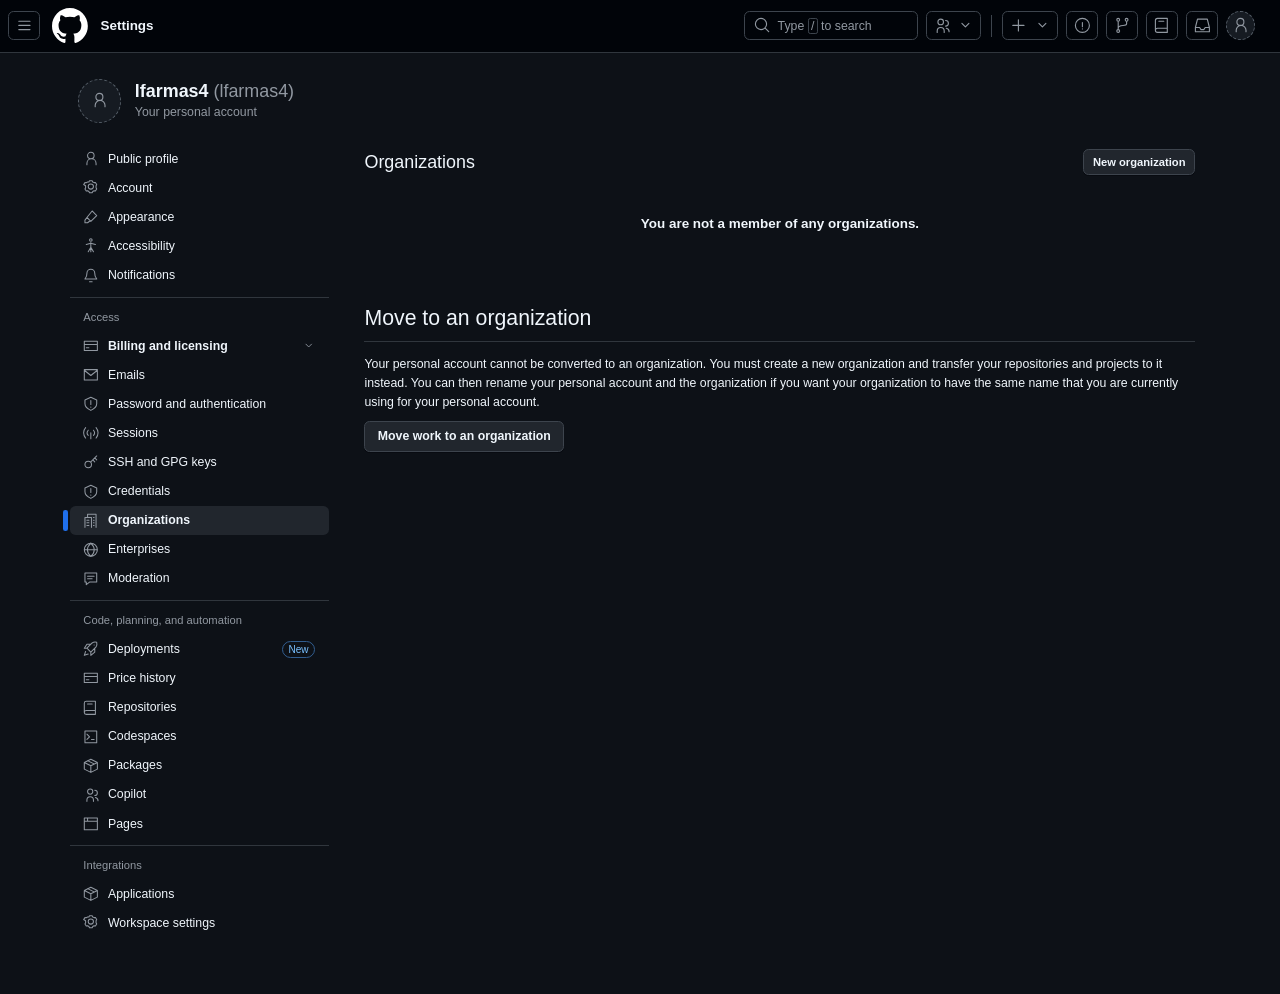
==== commit 23e72426: "feat(billing): translate UI to English, unify typography, and reconcile +.00 spend up to Nov 24 (,69" ====
--- a/src-extracted/index.html
+++ b/src-extracted/index.html
@@ -1,10 +1,10 @@
 <!doctype html>
-<html lang="es">
+<html lang="en">
 <head>
   <meta charset="UTF-8">
   <meta name="viewport" content="width=device-width, initial-scale=1.0">
   <meta name="theme-color" content="#0d1117">
-  <meta name="description" content="Tu espacio para valorar archivos, gestionar despliegues y consultar pagos.">
+  <meta name="description" content="Your workspace to value files, manage deployments, and view billing and payment history.">
   <meta http-equiv="Content-Security-Policy" content="default-src 'self'; script-src 'self'; style-src 'self' 'unsafe-inline'; img-src 'self' data: blob:; connect-src 'self'; object-src 'none'; base-uri 'self'; form-action 'none'">
   <title>Settings · GitHub</title>
   <link rel="icon" href="icon.svg" type="image/svg+xml">
--- a/src-extracted/styles.css
+++ b/src-extracted/styles.css
@@ -1,5 +1,5 @@
 :root{color-scheme:dark;--bg:#0d1117;--top:#010409;--muted:#9198a1;--text:#f0f6fc;--border:#3d444d;--soft:#21262d;--blue:#4493f8;--green:#238636;--font:-apple-system,BlinkMacSystemFont,"Segoe UI",Arial,sans-serif}
-*{box-sizing:border-box}body{margin:0;background:var(--bg);color:var(--text);font:12px/1.5 var(--font)}button,input,select,textarea{font:inherit}button,a,input,select,summary{outline-offset:3px}button,a{touch-action:manipulation}a{color:var(--blue);text-decoration:none}a:hover{text-decoration:underline}button{cursor:pointer}button:disabled{cursor:default;opacity:.45}svg.icon{width:15px;height:15px;flex:none;vertical-align:-3px;fill:none;stroke:currentColor;stroke-width:1.6;stroke-linecap:round;stroke-linejoin:round}button svg{vertical-align:-3px}button{color:var(--text)}.topbar{height:47px;padding:0 22px 0 7px;display:flex;align-items:center;gap:11px;background:var(--top);border-bottom:1px solid #30363d}.brand{width:32px;height:32px;display:block;fill:#ffffff}.top-title{font-size:12px;font-weight:600}.top-actions{display:flex;align-items:center;gap:7px;margin-left:auto}.icon-button{height:26px;min-width:26px;display:inline-flex;align-items:center;justify-content:center;gap:6px;background:transparent;border:1px solid var(--border);border-radius:5px;padding:4px 6px;color:var(--muted)}.icon-button:hover{background:var(--soft);color:var(--text)}.top-search{height:26px;display:flex;align-items:center;width:155px;color:var(--muted);border:1px solid var(--border);border-radius:5px;padding:0 8px;gap:6px;background:transparent;text-align:left;font-size:11px}.top-search kbd{border:1px solid var(--border);border-radius:2px;line-height:12px;padding:0 2px}.separator{height:20px;border-left:1px solid var(--border);margin:0 2px}.avatar{width:39px;height:39px;border-radius:50%;border:1px dashed #57606a;background:#161b22;color:#9198a1;display:inline-flex;align-items:center;justify-content:center;overflow:hidden;padding:0;flex:none}.avatar img{width:100%;height:100%;object-fit:cover}.avatar.small{width:26px;height:26px;font-size:10px}.shell{max-width:1032px;margin:0 auto;padding:23px 7px 50px}.account-heading{height:40px;display:flex;align-items:center;gap:12px}.account-name{font-size:16px;font-weight:600;line-height:21px}.account-name span{font-weight:400;color:var(--muted)}.account-caption{color:var(--muted);font-size:11px}.settings-layout{display:grid;grid-template-columns:231px minmax(0,742px);gap:32px;margin-top:19px}.sidebar{min-width:0}.nav-link,.nav-toggle{color:var(--text);height:26px;padding:4px 12px;display:flex;align-items:center;gap:8px;position:relative;border:0;width:100%;background:none;text-align:left;white-space:nowrap;border-radius:5px;font-size:11px}.nav-link:hover,.nav-toggle:hover{background:#161b22;text-decoration:none}.nav-link .icon,.nav-toggle .icon{color:var(--muted);width:14px;height:14px}.nav-link.active{background:var(--soft);font-weight:600}.nav-link.active:before{content:"";position:absolute;left:-6px;top:4px;bottom:4px;width:4px;border-radius:2px;background:#1f6feb}.nav-toggle{font-weight:600}.nav-toggle .chevron{margin-left:auto;width:12px}.nav-sub .nav-link{padding-left:33px;font-size:10px;height:25.5px}.nav-section{border-top:1px solid #30363d;margin-top:6px;padding-top:10px}.nav-label{font-size:10px;color:var(--muted);padding:0 12px 5px}.nav-new{font-size:9px;margin-left:auto;padding:0 5px;border:1px solid #315d8f;color:#79c0ff;border-radius:10px}.page-heading{display:flex;align-items:center;justify-content:space-between;margin:0 0 24px;padding:0 0 7px;border-bottom:1px solid #30363d;gap:10px;min-height:30px}.page-heading h1,h2{font-size:19px;line-height:1.5;font-weight:400;margin:0}.page-heading.no-border{border:0;padding:0;margin-bottom:0}.page-heading h1.small-title{font-size:16px}.btn{min-height:27px;border:1px solid var(--border);border-radius:5px;background:var(--soft);color:var(--text);padding:3px 11px;font-size:11px;font-weight:600;box-shadow:0 1px 0 #01040966;display:inline-flex;align-items:center;justify-content:center;gap:6px;white-space:nowrap}.btn:hover{background:#30363d;border-color:#6e7681;text-decoration:none}.btn.small{min-height:23px;padding:2px 8px;font-size:10px}.btn.primary{background:var(--green);border-color:#2ea043}.btn.primary:hover{background:#2ea043}.btn.blue{background:#1f6feb;border-color:#388bfd}.btn.danger{color:#f85149}.btn.link{border:0;box-shadow:none;background:none;color:var(--blue);padding:0}.muted{color:var(--muted)}.text-small{font-size:10px}.organization-page .page-heading{margin-top:1px}.empty-org{height:81px;display:flex;align-items:center;justify-content:center;font-weight:600;font-size:12px}.move-org{margin-top:30px}.move-org h2{border-bottom:1px solid #30363d;padding-bottom:5px;margin-bottom:12px}.move-org p{font-size:11px;margin:0 0 8px;line-height:17px}.org-card{display:flex;align-items:center;gap:12px;border:1px solid var(--border);padding:15px;border-radius:6px;margin:22px 0}.org-card strong{font-size:14px}.mascot-placeholder{position:fixed;right:max(25px,calc((100vw - 1130px)/2 - 12px));top:55%;background:transparent;border:1px dashed #30363d;border-radius:8px;width:63px;height:89px;color:#57606a;font-size:9px;display:flex;flex-direction:column;align-items:center;justify-content:center;gap:5px;opacity:.7}.mascot-placeholder:hover{opacity:1;border-color:#6e7681}.mascot-placeholder .image-slot{border:1px solid #3d444d;border-radius:5px;width:32px;height:34px;font-size:20px;line-height:32px}.mascot-placeholder.has-image{border:0;padding:0;width:80px;height:110px;opacity:1}.mascot-placeholder img{width:100%;height:100%;object-fit:contain}.notice{display:flex;align-items:center;gap:8px;border:1px solid #6e4d00;border-radius:5px;background:#282214;padding:8px 12px;min-height:45px;font-size:11px;margin-bottom:13px}.notice .icon{color:#d29922}.notice .btn{margin-left:auto}.notice .close{margin-left:0;border:0;background:transparent;color:#bb8b26;padding:0 0 0 5px}.usage-page .page-heading{margin-bottom:12px}.usage-page .page-heading h1{font-size:16px}.filters{display:flex;gap:6px;margin-bottom:12px}.search-field{border:1px solid var(--border);border-radius:5px;display:flex;align-items:center;gap:7px;padding:0 9px;min-width:0;flex:1;height:27px;color:var(--muted)}.search-field input{border:0;background:transparent;color:var(--text);width:100%;min-width:0;font-size:11px;outline:0}.select{border:1px solid var(--border);border-radius:5px;background:var(--soft);color:var(--text);height:27px;padding:0 9px;font-size:11px;font-weight:600;max-width:210px}.chart-card{border:1px solid var(--border);border-radius:5px;padding:13px 13px 7px;overflow:hidden}.chart-heading{display:flex;justify-content:space-between;align-items:flex-start;font-size:11px;font-weight:600}.chart-dates{font-size:10px;color:var(--muted);font-weight:400;margin-top:3px}.bare-icon{background:none;border:0;padding:1px 3px;color:var(--muted);cursor:pointer}.chart-legend{font-size:9px;display:flex;gap:4px;align-items:center;margin:17px 0 2px 4px}.chart-legend:before{content:"";width:14px;height:2px;background:#008cff}.usage-chart{width:100%;height:auto;display:block;overflow:visible}.usage-chart text{font-family:var(--font);font-size:9px;fill:#9198a1}.usage-chart .grid{stroke:#30363d;stroke-width:.8}.usage-chart .data-line{stroke:#008cff;stroke-width:1.6;fill:none;stroke-linecap:round;stroke-linejoin:round}.chart-tooltip{position:absolute;padding:5px 8px;background:#21262d;border:1px solid #57606a;border-radius:4px;pointer-events:none;font-size:10px}.history-page{padding-top:1px}.history-page .page-heading{margin-bottom:25px}.table-wrap{border:1px solid var(--border);border-radius:5px;overflow:auto}.data-table{width:100%;border-collapse:collapse;font-size:10px;white-space:nowrap}.data-table th{text-align:left;font-weight:600;background:#161b22;padding:7px 7px;border-bottom:1px solid var(--border)}.data-table td{padding:6px 7px;border-bottom:1px solid #30363d}.data-table tr:last-child td{border-bottom:0}.data-table .mono{font-family:ui-monospace,SFMono-Regular,Consolas,monospace;font-size:9px;font-weight:600}.status{display:inline-flex;align-items:center;gap:4px;color:#3fb950;border:1px solid #1c5128;background:#0d1b12;padding:0 5px;border-radius:10px;font-size:9px;line-height:15px}.table-action{background:none;border:0;padding:0 4px;color:#4493f8}.table-action .icon{width:13px;height:13px}.currency-note{font-size:10px;color:var(--muted);margin-top:16px}.history-extra{margin-top:26px;border-top:1px solid #21262d;padding-top:14px;display:flex;align-items:center;justify-content:space-between;gap:12px}.history-extra p{margin:0;font-size:11px}.deploy-page .page-heading{margin-bottom:13px}.deploy-page .page-heading h1{font-size:20px}.page-description{font-size:12px;color:var(--muted);margin:0 0 22px}.eyebrow{font-size:10px;letter-spacing:.08em;text-transform:uppercase;color:var(--muted);margin-bottom:3px}.upload-card{border:1px solid var(--border);border-radius:6px;overflow:hidden}.card-header{display:flex;align-items:center;justify-content:space-between;padding:12px 15px;background:#161b22;border-bottom:1px solid #30363d;gap:8px}.card-header strong{font-size:12px}.badge{border:1px solid var(--border);color:var(--muted);padding:0 7px;border-radius:12px;font-size:10px;line-height:18px}.drop-zone{margin:16px;border:1px dashed #57606a;border-radius:6px;min-height:178px;display:flex;align-items:center;justify-content:center;flex-direction:column;text-align:center;position:relative;padding:24px;transition:background .15s,border .15s}.drop-zone:hover,.drop-zone.dragover{border-color:var(--blue);background:#0c192b}.drop-zone>svg{width:30px;height:30px;color:#7d8590;margin-bottom:10px;stroke-width:1.2}.drop-zone strong{font-size:14px;font-weight:500}.drop-zone p{font-size:11px;color:var(--muted);margin:5px 0 13px}.drop-zone .file-picker{position:absolute;inset:0;opacity:0;cursor:pointer;width:100%;height:100%}.drop-zone .btn{pointer-events:none}.upload-foot{display:flex;justify-content:space-between;align-items:center;padding:0 16px 14px;font-size:10px;color:var(--muted);gap:10px}.quote-bar{border-top:1px solid #30363d;background:#161b22;display:flex;align-items:center;padding:15px 16px;gap:20px}.quote-metric{padding-right:20px;border-right:1px solid #30363d}.quote-metric span{display:block;color:var(--muted);font-size:10px}.quote-metric strong{font-size:17px;display:block;font-weight:500;margin-top:2px}.quote-total{margin-left:auto;text-align:right}.quote-total span{display:block;color:var(--muted);font-size:10px}.quote-total strong{font-size:22px;font-weight:600}.files-list{margin:0 16px 16px}.file-row{display:flex;align-items:center;gap:9px;padding:9px 0;border-top:1px solid #21262d;font-size:11px}.file-row>.icon{color:var(--muted)}.file-row .file-info{min-width:0;flex:1}.file-row .file-name{display:block;overflow:hidden;text-overflow:ellipsis;white-space:nowrap}.file-row small{color:var(--muted)}.section-heading{display:flex;justify-content:space-between;align-items:center;margin:24px 0 12px;gap:10px}.section-heading h2{font-size:14px;font-weight:600}.example-grid{display:grid;grid-template-columns:repeat(3,minmax(0,1fr));gap:10px}.example-card{padding:14px;border:1px solid var(--border);border-radius:6px;min-width:0;display:flex;flex-direction:column}.example-top{display:flex;align-items:center;gap:7px;margin-bottom:10px;color:var(--blue);font-weight:600}.example-top .badge{margin-left:auto;font-size:9px;padding:0 5px;color:var(--muted)}.example-card p{font-size:10px;color:var(--muted);margin:0 0 12px;min-height:30px}.example-card h3{font-size:12px;line-height:1.4;margin:0;font-weight:600;white-space:nowrap}.example-data{display:flex;justify-content:space-between;align-items:center;margin-top:auto;font-size:10px}.example-data strong{font-size:13px;font-weight:600}.example-actions{display:flex;gap:5px;margin-top:12px}.example-actions .btn{flex:1;font-size:10px}.language{font-size:9px;color:var(--muted);display:flex;gap:5px;align-items:center;margin-top:9px}.language-dot{width:8px;height:8px;border-radius:50%}.activity-panel{margin-top:22px}.activity-empty{padding:18px;text-align:center;color:var(--muted);border:1px solid #30363d;border-radius:5px;font-size:11px}.page-footer{font-size:10px;color:#57606a;display:flex;gap:14px;margin-top:30px;padding-top:12px;border-top:1px solid #21262d}.usage-activity{margin-top:25px}.usage-activity .section-heading{margin-top:0}.date-control{background:var(--bg);border:1px solid var(--border);border-radius:5px;color:var(--text);height:27px;padding:3px 8px;font-size:11px}.popover{position:fixed;z-index:20;background:#161b22;border:1px solid var(--border);border-radius:8px;min-width:210px;padding:7px;box-shadow:0 8px 24px #010409bb}.popover button,.popover a{background:transparent;border:0;color:var(--text);font-size:11px;text-align:left;width:100%;padding:6px 9px;display:flex;align-items:center;gap:9px;border-radius:4px}.popover button:hover,.popover a:hover{background:#1f6feb;color:white;text-decoration:none}.popover hr{border:0;border-top:1px solid var(--border);margin:5px -7px}.popover-title{color:var(--muted);font-size:10px;padding:6px 9px}.form-grid{display:grid;grid-template-columns:1fr 1fr;gap:15px}.field{display:flex;flex-direction:column;gap:6px;font-size:12px;font-weight:600}.field.full{grid-column:1/-1}.field input,.field select,.field textarea{width:100%;border:1px solid var(--border);border-radius:5px;padding:7px 10px;background:var(--bg);color:var(--text);font-weight:400;min-width:0}.field textarea{min-height:80px;resize:vertical}.field small{font-weight:400;color:var(--muted);font-size:10px}.field input:focus,.field select:focus,.field textarea:focus{outline:2px solid #1f6feb;outline-offset:-1px}.form-actions{display:flex;justify-content:flex-end;gap:8px;padding-top:20px}.panel{border:1px solid var(--border);border-radius:6px;padding:20px}.settings-form{max-width:540px}.settings-form .field{margin-bottom:15px}.settings-form .form-actions{justify-content:flex-start}.form-error{color:#f85149;font-size:11px;margin-top:12px}.hint{font-size:11px;color:var(--muted);margin:10px 0}.file-upload-small{border:1px dashed #57606a;border-radius:5px;padding:13px;font-size:11px}.attachments{display:flex;flex-direction:column;gap:5px;margin-top:8px}.attachment-chip{display:flex;align-items:center;gap:7px;background:#161b22;padding:7px 9px;border:1px solid #30363d;border-radius:4px;font-size:10px}.attachment-chip .bare-icon{margin-left:auto}.record-prompt{display:flex;align-items:center;gap:7px;font-size:10px;color:var(--muted);margin-bottom:13px}dialog{width:min(490px,calc(100vw - 30px));max-height:90vh;overflow:auto;padding:0;border:1px solid var(--border);border-radius:9px;background:var(--bg);color:var(--text);box-shadow:0 20px 70px #0009}dialog::backdrop{background:#010409b0;backdrop-filter:blur(2px)}.modal-header{display:flex;align-items:center;justify-content:space-between;padding:15px 20px;background:#161b22;border-bottom:1px solid #30363d}.modal-header h2{font-size:14px;font-weight:600}.modal-body{padding:21px}.modal-body h3{font-size:13px;font-weight:600;margin:0 0 10px}.modal-body p{font-size:11px}.checkout-brand{display:flex;align-items:center;gap:9px;margin-bottom:23px;font-size:13px;font-weight:600}.checkout-brand img{width:25px}.checkout-amount{font-size:32px;font-weight:600;letter-spacing:-.7px;margin:2px 0 20px}.checkout-amount span{font-size:13px;color:var(--muted);font-weight:400;letter-spacing:0;margin-left:6px}.checkout-line{display:flex;justify-content:space-between;gap:10px;font-size:12px;margin:10px 0}.checkout-line.total{border-top:1px solid var(--border);padding-top:12px;font-weight:600}.payment-method{display:flex;align-items:center;gap:9px;border:1px solid var(--border);border-radius:6px;padding:13px;margin:8px 0;font-size:12px;cursor:pointer}.payment-method:has(input:checked){border-color:#4493f8;background:#0d1c30}.payment-method input{accent-color:#4493f8;margin:0}.card-logo{font-size:8px;font-weight:800;border:1px solid #57606a;padding:2px 4px;border-radius:3px}.checkout-pay{width:100%;height:35px;font-size:12px;margin-top:18px}.checkout-lock{font-size:10px;color:var(--muted);display:flex;justify-content:center;gap:6px;margin-top:10px}.success-check{width:55px;height:55px;border:1px solid #2ea043;border-radius:50%;display:flex;align-items:center;justify-content:center;color:#3fb950;background:#0f2818;margin:3px auto 15px}.success-check .icon{width:28px;height:28px}.success-body{text-align:center;padding:28px 20px}.success-body h2{font-weight:600;font-size:20px}.success-body p{color:var(--muted)}.receipt{border:1px solid var(--border);border-radius:5px;margin-top:18px;padding:12px;text-align:left}.receipt .checkout-line{font-size:11px}.toast{position:fixed;bottom:23px;left:50%;transform:translate(-50%,15px);background:#21262d;border:1px solid #3d444d;border-radius:6px;padding:11px 17px;color:var(--text);font-size:12px;box-shadow:0 4px 20px #0008;z-index:100;opacity:0;pointer-events:none;transition:.2s;max-width:90vw}.toast.show{opacity:1;transform:translate(-50%,0)}.mobile-label{display:none}.subtle-link{font-size:10px;color:var(--muted)}.toggle-row{display:flex;align-items:center;justify-content:space-between;border-bottom:1px solid #30363d;padding:13px 0;font-size:12px}.toggle-row input{accent-color:#238636}.hidden{display:none!important}.empty-search{text-align:center;padding:25px;color:var(--muted)}.accessibility-spacer{min-height:300px}.info-callout{padding:11px 13px;border:1px solid #30363d;border-radius:5px;color:var(--muted);font-size:11px;margin:12px 0}.internal-note{font-size:10px;color:var(--muted);margin-bottom:20px}
+*{box-sizing:border-box}body{margin:0;background:var(--bg);color:var(--text);font:12px/1.5 var(--font)}button,input,select,textarea,code,pre,kbd,samp,.mono{font:inherit;font-family:var(--font)}button,a,input,select,summary{outline-offset:3px}button,a{touch-action:manipulation}a{color:var(--blue);text-decoration:none}a:hover{text-decoration:underline}button{cursor:pointer}button:disabled{cursor:default;opacity:.45}svg.icon{width:15px;height:15px;flex:none;vertical-align:-3px;fill:none;stroke:currentColor;stroke-width:1.6;stroke-linecap:round;stroke-linejoin:round}button svg{vertical-align:-3px}button{color:var(--text)}.topbar{height:47px;padding:0 22px 0 7px;display:flex;align-items:center;gap:11px;background:var(--top);border-bottom:1px solid #30363d}.brand{width:32px;height:32px;display:block;fill:#ffffff}.top-title{font-size:12px;font-weight:600}.top-actions{display:flex;align-items:center;gap:7px;margin-left:auto}.icon-button{height:26px;min-width:26px;display:inline-flex;align-items:center;justify-content:center;gap:6px;background:transparent;border:1px solid var(--border);border-radius:5px;padding:4px 6px;color:var(--muted)}.icon-button:hover{background:var(--soft);color:var(--text)}.top-search{height:26px;display:flex;align-items:center;width:155px;color:var(--muted);border:1px solid var(--border);border-radius:5px;padding:0 8px;gap:6px;background:transparent;text-align:left;font-size:11px}.top-search kbd{border:1px solid var(--border);border-radius:2px;line-height:12px;padding:0 2px}.separator{height:20px;border-left:1px solid var(--border);margin:0 2px}.avatar{width:39px;height:39px;border-radius:50%;border:1px dashed #57606a;background:#161b22;color:#9198a1;display:inline-flex;align-items:center;justify-content:center;overflow:hidden;padding:0;flex:none}.avatar img{width:100%;height:100%;object-fit:cover}.avatar.small{width:26px;height:26px;font-size:10px}.shell{max-width:1032px;margin:0 auto;padding:23px 7px 50px}.account-heading{height:40px;display:flex;align-items:center;gap:12px}.account-name{font-size:16px;font-weight:600;line-height:21px}.account-name span{font-weight:400;color:var(--muted)}.account-caption{color:var(--muted);font-size:11px}.settings-layout{display:grid;grid-template-columns:231px minmax(0,742px);gap:32px;margin-top:19px}.sidebar{min-width:0}.nav-link,.nav-toggle{color:var(--text);height:26px;padding:4px 12px;display:flex;align-items:center;gap:8px;position:relative;border:0;width:100%;background:none;text-align:left;white-space:nowrap;border-radius:5px;font-size:11px}.nav-link:hover,.nav-toggle:hover{background:#161b22;text-decoration:none}.nav-link .icon,.nav-toggle .icon{color:var(--muted);width:14px;height:14px}.nav-link.active{background:var(--soft);font-weight:600}.nav-link.active:before{content:"";position:absolute;left:-6px;top:4px;bottom:4px;width:4px;border-radius:2px;background:#1f6feb}.nav-toggle{font-weight:600}.nav-toggle .chevron{margin-left:auto;width:12px}.nav-sub .nav-link{padding-left:33px;font-size:10px;height:25.5px}.nav-section{border-top:1px solid #30363d;margin-top:6px;padding-top:10px}.nav-label{font-size:10px;color:var(--muted);padding:0 12px 5px}.nav-new{font-size:9px;margin-left:auto;padding:0 5px;border:1px solid #315d8f;color:#79c0ff;border-radius:10px}.page-heading{display:flex;align-items:center;justify-content:space-between;margin:0 0 24px;padding:0 0 7px;border-bottom:1px solid #30363d;gap:10px;min-height:30px}.page-heading h1,h2{font-size:19px;line-height:1.5;font-weight:400;margin:0}.page-heading.no-border{border:0;padding:0;margin-bottom:0}.page-heading h1.small-title{font-size:16px}.btn{min-height:27px;border:1px solid var(--border);border-radius:5px;background:var(--soft);color:var(--text);padding:3px 11px;font-size:11px;font-weight:600;box-shadow:0 1px 0 #01040966;display:inline-flex;align-items:center;justify-content:center;gap:6px;white-space:nowrap}.btn:hover{background:#30363d;border-color:#6e7681;text-decoration:none}.btn.small{min-height:23px;padding:2px 8px;font-size:10px}.btn.primary{background:var(--green);border-color:#2ea043}.btn.primary:hover{background:#2ea043}.btn.blue{background:#1f6feb;border-color:#388bfd}.btn.danger{color:#f85149}.btn.link{border:0;box-shadow:none;background:none;color:var(--blue);padding:0}.muted{color:var(--muted)}.text-small{font-size:10px}.organization-page .page-heading{margin-top:1px}.empty-org{height:81px;display:flex;align-items:center;justify-content:center;font-weight:600;font-size:12px}.move-org{margin-top:30px}.move-org h2{border-bottom:1px solid #30363d;padding-bottom:5px;margin-bottom:12px}.move-org p{font-size:11px;margin:0 0 8px;line-height:17px}.org-card{display:flex;align-items:center;gap:12px;border:1px solid var(--border);padding:15px;border-radius:6px;margin:22px 0}.org-card strong{font-size:14px}.mascot-placeholder{position:fixed;right:max(25px,calc((100vw - 1130px)/2 - 12px));top:55%;background:transparent;border:1px dashed #30363d;border-radius:8px;width:63px;height:89px;color:#57606a;font-size:9px;display:flex;flex-direction:column;align-items:center;justify-content:center;gap:5px;opacity:.7}.mascot-placeholder:hover{opacity:1;border-color:#6e7681}.mascot-placeholder .image-slot{border:1px solid #3d444d;border-radius:5px;width:32px;height:34px;font-size:20px;line-height:32px}.mascot-placeholder.has-image{border:0;padding:0;width:80px;height:110px;opacity:1}.mascot-placeholder img{width:100%;height:100%;object-fit:contain}.notice{display:flex;align-items:center;gap:8px;border:1px solid #6e4d00;border-radius:5px;background:#282214;padding:8px 12px;min-height:45px;font-size:11px;margin-bottom:13px}.notice .icon{color:#d29922}.notice .btn{margin-left:auto}.notice .close{margin-left:0;border:0;background:transparent;color:#bb8b26;padding:0 0 0 5px}.usage-page .page-heading{margin-bottom:12px}.usage-page .page-heading h1{font-size:16px}.filters{display:flex;gap:6px;margin-bottom:12px}.search-field{border:1px solid var(--border);border-radius:5px;display:flex;align-items:center;gap:7px;padding:0 9px;min-width:0;flex:1;height:27px;color:var(--muted)}.search-field input{border:0;background:transparent;color:var(--text);width:100%;min-width:0;font-size:11px;outline:0}.select{border:1px solid var(--border);border-radius:5px;background:var(--soft);color:var(--text);height:27px;padding:0 9px;font-size:11px;font-weight:600;max-width:210px}.chart-card{border:1px solid var(--border);border-radius:5px;padding:13px 13px 7px;overflow:hidden}.chart-heading{display:flex;justify-content:space-between;align-items:flex-start;font-size:11px;font-weight:600}.chart-dates{font-size:10px;color:var(--muted);font-weight:400;margin-top:3px}.bare-icon{background:none;border:0;padding:1px 3px;color:var(--muted);cursor:pointer}.chart-legend{font-size:9px;display:flex;gap:4px;align-items:center;margin:17px 0 2px 4px}.chart-legend:before{content:"";width:14px;height:2px;background:#008cff}.usage-chart{width:100%;height:auto;display:block;overflow:visible}.usage-chart text{font-family:var(--font);font-size:9px;fill:#9198a1}.usage-chart .grid{stroke:#30363d;stroke-width:.8}.usage-chart .data-line{stroke:#008cff;stroke-width:1.6;fill:none;stroke-linecap:round;stroke-linejoin:round}.chart-tooltip{position:absolute;padding:5px 8px;background:#21262d;border:1px solid #57606a;border-radius:4px;pointer-events:none;font-size:10px}.history-page{padding-top:1px}.history-page .page-heading{margin-bottom:25px}.table-wrap{border:1px solid var(--border);border-radius:5px;overflow:auto}.data-table{width:100%;border-collapse:collapse;font-size:10px;white-space:nowrap}.data-table th{text-align:left;font-weight:600;background:#161b22;padding:7px 7px;border-bottom:1px solid var(--border)}.data-table td{padding:6px 7px;border-bottom:1px solid #30363d}.data-table tr:last-child td{border-bottom:0}.data-table .mono{font-family:var(--font);font-size:10px;font-weight:600}.status{display:inline-flex;align-items:center;gap:4px;color:#3fb950;border:1px solid #1c5128;background:#0d1b12;padding:0 5px;border-radius:10px;font-size:9px;line-height:15px}.table-action{background:none;border:0;padding:0 4px;color:#4493f8}.table-action .icon{width:13px;height:13px}.currency-note{font-size:10px;color:var(--muted);margin-top:16px}.history-extra{margin-top:26px;border-top:1px solid #21262d;padding-top:14px;display:flex;align-items:center;justify-content:space-between;gap:12px}.history-extra p{margin:0;font-size:11px}.deploy-page .page-heading{margin-bottom:13px}.deploy-page .page-heading h1{font-size:20px}.page-description{font-size:12px;color:var(--muted);margin:0 0 22px}.eyebrow{font-size:10px;letter-spacing:.08em;text-transform:uppercase;color:var(--muted);margin-bottom:3px}.upload-card{border:1px solid var(--border);border-radius:6px;overflow:hidden}.card-header{display:flex;align-items:center;justify-content:space-between;padding:12px 15px;background:#161b22;border-bottom:1px solid #30363d;gap:8px}.card-header strong{font-size:12px}.badge{border:1px solid var(--border);color:var(--muted);padding:0 7px;border-radius:12px;font-size:10px;line-height:18px}.drop-zone{margin:16px;border:1px dashed #57606a;border-radius:6px;min-height:178px;display:flex;align-items:center;justify-content:center;flex-direction:column;text-align:center;position:relative;padding:24px;transition:background .15s,border .15s}.drop-zone:hover,.drop-zone.dragover{border-color:var(--blue);background:#0c192b}.drop-zone>svg{width:30px;height:30px;color:#7d8590;margin-bottom:10px;stroke-width:1.2}.drop-zone strong{font-size:14px;font-weight:500}.drop-zone p{font-size:11px;color:var(--muted);margin:5px 0 13px}.drop-zone .file-picker{position:absolute;inset:0;opacity:0;cursor:pointer;width:100%;height:100%}.drop-zone .btn{pointer-events:none}.upload-foot{display:flex;justify-content:space-between;align-items:center;padding:0 16px 14px;font-size:10px;color:var(--muted);gap:10px}.quote-bar{border-top:1px solid #30363d;background:#161b22;display:flex;align-items:center;padding:15px 16px;gap:20px}.quote-metric{padding-right:20px;border-right:1px solid #30363d}.quote-metric span{display:block;color:var(--muted);font-size:10px}.quote-metric strong{font-size:17px;display:block;font-weight:500;margin-top:2px}.quote-total{margin-left:auto;text-align:right}.quote-total span{display:block;color:var(--muted);font-size:10px}.quote-total strong{font-size:22px;font-weight:600}.files-list{margin:0 16px 16px}.file-row{display:flex;align-items:center;gap:9px;padding:9px 0;border-top:1px solid #21262d;font-size:11px}.file-row>.icon{color:var(--muted)}.file-row .file-info{min-width:0;flex:1}.file-row .file-name{display:block;overflow:hidden;text-overflow:ellipsis;white-space:nowrap}.file-row small{color:var(--muted)}.section-heading{display:flex;justify-content:space-between;align-items:center;margin:24px 0 12px;gap:10px}.section-heading h2{font-size:14px;font-weight:600}.example-grid{display:grid;grid-template-columns:repeat(3,minmax(0,1fr));gap:10px}.example-card{padding:14px;border:1px solid var(--border);border-radius:6px;min-width:0;display:flex;flex-direction:column}.example-top{display:flex;align-items:center;gap:7px;margin-bottom:10px;color:var(--blue);font-weight:600}.example-top .badge{margin-left:auto;font-size:9px;padding:0 5px;color:var(--muted)}.example-card p{font-size:10px;color:var(--muted);margin:0 0 12px;min-height:30px}.example-card h3{font-size:12px;line-height:1.4;margin:0;font-weight:600;white-space:nowrap}.example-data{display:flex;justify-content:space-between;align-items:center;margin-top:auto;font-size:10px}.example-data strong{font-size:13px;font-weight:600}.example-actions{display:flex;gap:5px;margin-top:12px}.example-actions .btn{flex:1;font-size:10px}.language{font-size:9px;color:var(--muted);display:flex;gap:5px;align-items:center;margin-top:9px}.language-dot{width:8px;height:8px;border-radius:50%}.activity-panel{margin-top:22px}.activity-empty{padding:18px;text-align:center;color:var(--muted);border:1px solid #30363d;border-radius:5px;font-size:11px}.page-footer{font-size:10px;color:#57606a;display:flex;gap:14px;margin-top:30px;padding-top:12px;border-top:1px solid #21262d}.usage-activity{margin-top:25px}.usage-activity .section-heading{margin-top:0}.date-control{background:var(--bg);border:1px solid var(--border);border-radius:5px;color:var(--text);height:27px;padding:3px 8px;font-size:11px}.popover{position:fixed;z-index:20;background:#161b22;border:1px solid var(--border);border-radius:8px;min-width:210px;padding:7px;box-shadow:0 8px 24px #010409bb}.popover button,.popover a{background:transparent;border:0;color:var(--text);font-size:11px;text-align:left;width:100%;padding:6px 9px;display:flex;align-items:center;gap:9px;border-radius:4px}.popover button:hover,.popover a:hover{background:#1f6feb;color:white;text-decoration:none}.popover hr{border:0;border-top:1px solid var(--border);margin:5px -7px}.popover-title{color:var(--muted);font-size:10px;padding:6px 9px}.form-grid{display:grid;grid-template-columns:1fr 1fr;gap:15px}.field{display:flex;flex-direction:column;gap:6px;font-size:12px;font-weight:600}.field.full{grid-column:1/-1}.field input,.field select,.field textarea{width:100%;border:1px solid var(--border);border-radius:5px;padding:7px 10px;background:var(--bg);color:var(--text);font-weight:400;min-width:0}.field textarea{min-height:80px;resize:vertical}.field small{font-weight:400;color:var(--muted);font-size:10px}.field input:focus,.field select:focus,.field textarea:focus{outline:2px solid #1f6feb;outline-offset:-1px}.form-actions{display:flex;justify-content:flex-end;gap:8px;padding-top:20px}.panel{border:1px solid var(--border);border-radius:6px;padding:20px}.settings-form{max-width:540px}.settings-form .field{margin-bottom:15px}.settings-form .form-actions{justify-content:flex-start}.form-error{color:#f85149;font-size:11px;margin-top:12px}.hint{font-size:11px;color:var(--muted);margin:10px 0}.file-upload-small{border:1px dashed #57606a;border-radius:5px;padding:13px;font-size:11px}.attachments{display:flex;flex-direction:column;gap:5px;margin-top:8px}.attachment-chip{display:flex;align-items:center;gap:7px;background:#161b22;padding:7px 9px;border:1px solid #30363d;border-radius:4px;font-size:10px}.attachment-chip .bare-icon{margin-left:auto}.record-prompt{display:flex;align-items:center;gap:7px;font-size:10px;color:var(--muted);margin-bottom:13px}dialog{width:min(490px,calc(100vw - 30px));max-height:90vh;overflow:auto;padding:0;border:1px solid var(--border);border-radius:9px;background:var(--bg);color:var(--text);box-shadow:0 20px 70px #0009}dialog::backdrop{background:#010409b0;backdrop-filter:blur(2px)}.modal-header{display:flex;align-items:center;justify-content:space-between;padding:15px 20px;background:#161b22;border-bottom:1px solid #30363d}.modal-header h2{font-size:14px;font-weight:600}.modal-body{padding:21px}.modal-body h3{font-size:13px;font-weight:600;margin:0 0 10px}.modal-body p{font-size:11px}.checkout-brand{display:flex;align-items:center;gap:9px;margin-bottom:23px;font-size:13px;font-weight:600}.checkout-brand img{width:25px}.checkout-amount{font-size:32px;font-weight:600;letter-spacing:-.7px;margin:2px 0 20px}.checkout-amount span{font-size:13px;color:var(--muted);font-weight:400;letter-spacing:0;margin-left:6px}.checkout-line{display:flex;justify-content:space-between;gap:10px;font-size:12px;margin:10px 0}.checkout-line.total{border-top:1px solid var(--border);padding-top:12px;font-weight:600}.payment-method{display:flex;align-items:center;gap:9px;border:1px solid var(--border);border-radius:6px;padding:13px;margin:8px 0;font-size:12px;cursor:pointer}.payment-method:has(input:checked){border-color:#4493f8;background:#0d1c30}.payment-method input{accent-color:#4493f8;margin:0}.card-logo{font-size:8px;font-weight:800;border:1px solid #57606a;padding:2px 4px;border-radius:3px}.checkout-pay{width:100%;height:35px;font-size:12px;margin-top:18px}.checkout-lock{font-size:10px;color:var(--muted);display:flex;justify-content:center;gap:6px;margin-top:10px}.success-check{width:55px;height:55px;border:1px solid #2ea043;border-radius:50%;display:flex;align-items:center;justify-content:center;color:#3fb950;background:#0f2818;margin:3px auto 15px}.success-check .icon{width:28px;height:28px}.success-body{text-align:center;padding:28px 20px}.success-body h2{font-weight:600;font-size:20px}.success-body p{color:var(--muted)}.receipt{border:1px solid var(--border);border-radius:5px;margin-top:18px;padding:12px;text-align:left}.receipt .checkout-line{font-size:11px}.toast{position:fixed;bottom:23px;left:50%;transform:translate(-50%,15px);background:#21262d;border:1px solid #3d444d;border-radius:6px;padding:11px 17px;color:var(--text);font-size:12px;box-shadow:0 4px 20px #0008;z-index:100;opacity:0;pointer-events:none;transition:.2s;max-width:90vw}.toast.show{opacity:1;transform:translate(-50%,0)}.mobile-label{display:none}.subtle-link{font-size:10px;color:var(--muted)}.toggle-row{display:flex;align-items:center;justify-content:space-between;border-bottom:1px solid #30363d;padding:13px 0;font-size:12px}.toggle-row input{accent-color:#238636}.hidden{display:none!important}.empty-search{text-align:center;padding:25px;color:var(--muted)}.accessibility-spacer{min-height:300px}.info-callout{padding:11px 13px;border:1px solid #30363d;border-radius:5px;color:var(--muted);font-size:11px;margin:12px 0}.internal-note{font-size:10px;color:var(--muted);margin-bottom:20px}
 @media(min-width:1500px){.shell{max-width:1100px}.settings-layout{grid-template-columns:250px minmax(0,1fr)}.mascot-placeholder{right:calc((100vw - 1270px)/2)}}
 @media(max-width:1150px){.shell{margin:0 35px}.mascot-placeholder{display:none}.settings-layout{grid-template-columns:210px minmax(0,1fr);gap:25px}.top-actions .optional{display:none}}
 @media(max-width:800px){.shell{margin:0 20px}.settings-layout{grid-template-columns:175px minmax(0,1fr);gap:20px}.sidebar .nav-link,.sidebar .nav-toggle{font-size:10px;padding-left:8px}.sidebar .nav-sub .nav-link{padding-left:28px;font-size:9px}.nav-new{display:none}.example-grid{grid-template-columns:1fr}.example-card p{min-height:0}.example-top{margin-bottom:4px}.example-actions{margin-top:8px}.example-data{margin-top:0}.quote-bar{gap:12px;flex-wrap:wrap}.quote-metric{padding-right:12px}.quote-total strong{font-size:19px}.filters{flex-wrap:wrap}.filters .search-field{flex-basis:100%}.chart-card{padding:10px}.top-search{width:150px}.history-extra{align-items:flex-start;flex-direction:column}.page-heading h1{font-size:18px}}
--- a/src-extracted/checkout.css
+++ b/src-extracted/checkout.css
@@ -1,5 +1,5 @@
 .checkout-review{display:grid;grid-template-columns:1fr 1.15fr;min-height:570px}.checkout-order{padding:30px;background:linear-gradient(155deg,#182139,#0d1117 75%);border-right:1px solid var(--border)}.checkout-wordmark{display:flex;gap:9px;align-items:center;font-size:16px;font-weight:650;margin-bottom:38px}.checkout-wordmark img{width:28px;height:28px}.checkout-kicker{font-size:9px;letter-spacing:.12em;color:#8bafff;margin-bottom:9px;text-transform:uppercase}.checkout-order h3{font-size:24px;line-height:1.3;font-weight:600;margin:0 0 12px}.checkout-order>p{font-size:11px;margin-bottom:24px}.checkout-price{font-size:33px;font-weight:650;letter-spacing:-1px}.checkout-price span{display:block;font-size:10px;letter-spacing:0;color:var(--muted);font-weight:400;margin-top:4px}.checkout-file-summary{display:flex;justify-content:space-between;padding:14px 0;margin:12px 0 20px;border-bottom:1px solid var(--border);font-size:10px;color:var(--muted)}.checkout-review .field{margin:14px 0;font-size:11px}.checkout-review .form-grid{gap:10px}.checkout-review .form-grid .field{margin:0}.checkout-review .field input{height:36px;font-size:12px}.checkout-review .field select{height:36px}.checkout-local-note{display:flex;gap:8px;align-items:flex-start;margin-top:24px;font-size:9px;color:var(--muted);line-height:1.6}.checkout-local-note svg,.checkout-secure svg{width:16px;height:18px;flex:none;stroke:#7d9bd6;fill:none;stroke-width:1.5}.checkout-payment{padding:29px 30px}.checkout-secure{display:flex;align-items:center;gap:7px;color:var(--muted);font-size:10px;margin-bottom:23px}.checkout-payment h3{font-size:17px;margin:0 0 14px;font-weight:600}.checkout-card-brands{display:flex;align-items:center;gap:7px;margin-bottom:20px}.checkout-card-brands>span:not(.checkout-card-brand-note){font-size:9px;font-weight:700;letter-spacing:.03em;padding:4px 6px;border:1px solid #57606a;border-radius:4px;background:#21262d}.checkout-card-brand-note{margin-left:auto;font-size:9px;color:var(--muted)}.checkout-card-input{position:relative}.checkout-card-input input{padding-right:35px}.checkout-card-input>span{position:absolute;right:12px;top:7px;color:var(--muted);font-size:16px}.checkout-total{display:flex;justify-content:space-between;align-items:center;border-top:1px solid var(--border);padding-top:18px;margin-top:25px;font-size:11px}.checkout-total strong{font-size:17px}.checkout-terms{display:flex;align-items:flex-start;gap:8px;font-size:10px;line-height:1.6;color:var(--muted);margin:20px 0 8px}.checkout-terms input{accent-color:#238636;flex:none;margin:3px 0}.checkout-terms-details{font-size:9px;color:var(--muted);line-height:1.6}.checkout-terms-details summary{cursor:pointer;color:#79c0ff}.checkout-confirm{width:100%;height:38px;margin:16px 0 9px;font-size:12px}.checkout-payment>.btn:not(.primary){width:100%}.checkout-payment-foot{font-size:9px;color:var(--muted);text-align:center;margin:15px 0 0}.paymentflow-stage{text-align:center;padding:42px 34px;min-height:380px}.paymentflow-stage h2{font-size:25px;font-weight:600;margin:16px 0 8px}.paymentflow-stage>.muted{font-size:12px}.paymentflow-amount{display:block;font-size:29px;margin:22px 0}.paymentflow-orb{position:relative;width:86px;height:86px;display:flex;align-items:center;justify-content:center;border-radius:50%;background:#12203a;border:1px solid #24426d;margin:0 auto 25px;box-shadow:0 0 40px #1f6feb14}.paymentflow-orb.success{background:#102719;border-color:#286039;box-shadow:0 0 40px #2386361a}.paymentflow-orb svg{width:49px;height:49px;stroke:#3fb950;stroke-width:3;stroke-linecap:round;stroke-linejoin:round;fill:none;stroke-dasharray:50;stroke-dashoffset:0;animation:paymentflow-check .5s ease-out}.paymentflow-spinner{position:absolute;inset:7px;border:2px solid #24426d;border-top-color:#79c0ff;border-radius:50%;animation:paymentflow-spin 1s linear infinite}.paymentflow-card{color:#a2c5ff;font-size:29px;animation:paymentflow-pulse 1.4s ease-in-out infinite}.paymentflow-steps{display:flex;justify-content:center;list-style:none;padding:0;margin:28px auto;gap:12px;max-width:530px}.paymentflow-steps li{flex:1;font-size:9px;color:#6e7681;position:relative}.paymentflow-steps li>span{display:grid;place-items:center;width:24px;height:24px;margin:0 auto 8px;background:#161b22;border:1px solid #30363d;border-radius:50%;font-size:10px}.paymentflow-steps .active{color:#a2c5ff}.paymentflow-steps .active>span{border-color:#4493f8;background:#12203a}.paymentflow-steps .done{color:#3fb950}.paymentflow-steps .done>span{background:#102719;border-color:#286039}.paymentflow-pill{display:inline-block;color:#56d364;background:#102719;border:1px solid #286039;border-radius:20px;padding:3px 10px;font-size:10px}.paymentflow-receipt{max-width:410px;margin:25px auto;text-align:left;border:1px solid var(--border);border-radius:7px;padding:14px}.paymentflow-receipt>span{display:flex;justify-content:space-between;gap:16px;font-size:10px;color:var(--muted);margin:5px 0}.paymentflow-receipt strong{color:var(--text);overflow-wrap:anywhere}.paymentflow-actions{display:flex;gap:9px;justify-content:center;flex-wrap:wrap;margin-top:20px}.paymentflow-actions .btn{min-height:33px}.paymentflow-progress{height:5px;background:#21262d;border-radius:10px;overflow:hidden;max-width:430px;margin:30px auto}.paymentflow-progress>span{display:block;height:100%;border-radius:10px;background:linear-gradient(90deg,#238636,#56d364);transition:width .65s ease}@keyframes paymentflow-spin{to{transform:rotate(360deg)}}@keyframes paymentflow-pulse{50%{transform:scale(.92);opacity:.65}}@keyframes paymentflow-check{from{stroke-dashoffset:50}to{stroke-dashoffset:0}}@media(max-width:650px){.checkout-review{grid-template-columns:1fr}.checkout-order{padding:23px;border-right:0;border-bottom:1px solid var(--border)}.checkout-wordmark{margin-bottom:22px}.checkout-order h3{font-size:21px}.checkout-payment{padding:23px}.paymentflow-stage{padding:30px 20px}.paymentflow-stage h2{font-size:22px}.paymentflow-steps{gap:5px}.paymentflow-actions{flex-direction:column}.paymentflow-actions .btn{width:100%}}@media(prefers-reduced-motion:reduce){.paymentflow-spinner,.paymentflow-card,.paymentflow-orb svg{animation:none}.paymentflow-progress>span{transition:none}.paymentflow-spinner{border-color:#4493f8}}
-.checkout-budget-summary{margin:24px 0}.checkout-budget-summary h4{font-size:12px;margin:0 0 16px}.checkout-budget-summary dl{margin:0}.checkout-budget-summary dl>div{display:flex;justify-content:space-between;gap:14px;font-size:11px;color:var(--muted);padding:9px 0}.checkout-budget-summary dd{margin:0;color:var(--text);font-weight:600}.checkout-budget-summary .checkout-budget-due{border-top:1px solid var(--border);margin-top:7px;padding-top:15px;color:var(--text)}.checkout-analysis{padding:13px 12px;width:100%;max-width:450px;margin:auto;text-align:center}.checkout-analysis h3{font-size:16px;margin:11px 0 5px}.checkout-analysis p{font-size:11px;overflow-wrap:anywhere;color:var(--muted);margin:0}.checkout-analysis small{font-size:10px;color:var(--muted)}.checkout-analysis .paymentflow-progress{margin:15px auto}.checkout-scan{width:64px;height:64px;position:relative;display:grid;place-items:center;margin:0 auto;overflow:hidden;border-radius:9px;background:#12203a}.checkout-scan:after{content:'';position:absolute;left:10px;right:10px;height:2px;top:12px;background:#79c0ff;box-shadow:0 0 12px #4493f8;animation:checkout-scan-sweep 1.5s ease-in-out infinite}.checkout-scan-file{font-size:31px;color:#a2c5ff}.checkout-scan .paymentflow-spinner{inset:2px;border-radius:8px;opacity:.35}.paymentflow-console{max-width:530px;margin:24px auto;text-align:left;padding:16px;background:#080d14;border:1px solid #30363d;border-radius:8px;font-family:ui-monospace,SFMono-Regular,Consolas,monospace}.paymentflow-console-title{font-size:10px;color:#8b949e;padding-bottom:12px;margin-bottom:7px;border-bottom:1px solid #21262d}.paymentflow-check-row{display:flex;gap:9px;font-size:10px;padding:9px 0;align-items:center;color:#8b949e}.paymentflow-check-row>span:nth-child(2){flex:1;overflow-wrap:anywhere}.paymentflow-check-row strong{font-weight:400;white-space:nowrap;font-size:9px}.paymentflow-check-row.pass>span:first-child,.paymentflow-check-row.pass strong{color:#3fb950}.paymentflow-check-row.fail>span:first-child,.paymentflow-check-row.fail strong{color:#f85149}.paymentflow-console>p{font-size:10px;color:var(--muted)}@keyframes checkout-scan-sweep{0%,100%{top:12px;opacity:.3}50%{top:50px;opacity:1}}@media(prefers-reduced-motion:reduce){.checkout-scan:after{animation:none;top:30px}}@media(max-width:480px){.paymentflow-console{padding:12px}.paymentflow-check-row{font-size:9px;gap:6px}}
+.checkout-budget-summary{margin:24px 0}.checkout-budget-summary h4{font-size:12px;margin:0 0 16px}.checkout-budget-summary dl{margin:0}.checkout-budget-summary dl>div{display:flex;justify-content:space-between;gap:14px;font-size:11px;color:var(--muted);padding:9px 0}.checkout-budget-summary dd{margin:0;color:var(--text);font-weight:600}.checkout-budget-summary .checkout-budget-due{border-top:1px solid var(--border);margin-top:7px;padding-top:15px;color:var(--text)}.checkout-analysis{padding:13px 12px;width:100%;max-width:450px;margin:auto;text-align:center}.checkout-analysis h3{font-size:16px;margin:11px 0 5px}.checkout-analysis p{font-size:11px;overflow-wrap:anywhere;color:var(--muted);margin:0}.checkout-analysis small{font-size:10px;color:var(--muted)}.checkout-analysis .paymentflow-progress{margin:15px auto}.checkout-scan{width:64px;height:64px;position:relative;display:grid;place-items:center;margin:0 auto;overflow:hidden;border-radius:9px;background:#12203a}.checkout-scan:after{content:'';position:absolute;left:10px;right:10px;height:2px;top:12px;background:#79c0ff;box-shadow:0 0 12px #4493f8;animation:checkout-scan-sweep 1.5s ease-in-out infinite}.checkout-scan-file{font-size:31px;color:#a2c5ff}.checkout-scan .paymentflow-spinner{inset:2px;border-radius:8px;opacity:.35}.paymentflow-console{max-width:530px;margin:24px auto;text-align:left;padding:16px;background:#080d14;border:1px solid #30363d;border-radius:8px;font-family:var(--font)}.paymentflow-console-title{font-size:10px;color:#8b949e;padding-bottom:12px;margin-bottom:7px;border-bottom:1px solid #21262d}.paymentflow-check-row{display:flex;gap:9px;font-size:10px;padding:9px 0;align-items:center;color:#8b949e}.paymentflow-check-row>span:nth-child(2){flex:1;overflow-wrap:anywhere}.paymentflow-check-row strong{font-weight:400;white-space:nowrap;font-size:9px}.paymentflow-check-row.pass>span:first-child,.paymentflow-check-row.pass strong{color:#3fb950}.paymentflow-check-row.fail>span:first-child,.paymentflow-check-row.fail strong{color:#f85149}.paymentflow-console>p{font-size:10px;color:var(--muted)}@keyframes checkout-scan-sweep{0%,100%{top:12px;opacity:.3}50%{top:50px;opacity:1}}@media(prefers-reduced-motion:reduce){.checkout-scan:after{animation:none;top:30px}}@media(max-width:480px){.paymentflow-console{padding:12px}.paymentflow-check-row{font-size:9px;gap:6px}}
 .checkout-saved-card{border:1px solid #3d536b;background:#111d2a;border-radius:8px;padding:12px;margin:16px 0 10px}.checkout-saved-choice{display:flex;align-items:center;gap:9px;font-size:10px;font-weight:600;cursor:pointer}.checkout-saved-choice input,.checkout-new-choice input{accent-color:#4493f8;flex:none;margin:0}.checkout-saved-choice small{display:block;font-size:9px;color:var(--muted);font-weight:400;margin-top:3px}.checkout-amex-brand{display:grid;place-items:center;width:35px;height:27px;background:#1a6b95;border:1px solid #4a9abf;color:#fff;font-size:8px;font-weight:800;letter-spacing:.03em;border-radius:4px}.checkout-saved-card .field{margin-bottom:0;font-size:10px}.checkout-saved-card input[readonly]{letter-spacing:.16em;color:#dbe8f5;background:#0d1722}.checkout-other-card{margin:11px 0 18px;font-size:10px}.checkout-other-card summary{cursor:pointer;color:#79c0ff;padding:4px 0}.checkout-new-choice{display:flex;align-items:center;gap:7px;margin-top:13px;color:var(--text)}.checkout-other-card .field{margin-bottom:8px}.checkout-saved-card:has(input[name="cardMode"]:not(:checked)){border-color:var(--border);background:#10161d}.checkout-payment:has(input[name="cardMode"][value="new"]:checked) .checkout-saved-card input[readonly]{opacity:.5}
 
 .checkout-saved-card{border:0;background:none;padding:0;margin:0;overflow:visible}.checkout-card-input-saved{position:relative}.checkout-review .checkout-card-input-saved input[name="cardDisplay"]{height:42px;border-radius:6px;padding:9px 36px 9px 12px;font-size:13px;background:#0d1117;cursor:pointer}.checkout-card-input-saved:focus-within input[name="cardDisplay"]{background:#232e42;border-color:#1f6feb;outline:2px solid #1f6feb;outline-offset:-1px}.checkout-card-input-saved>.checkout-card-glyph{right:14px;top:50%;transform:translateY(-50%);display:flex;width:15px;height:15px;color:#9ca8b5;pointer-events:none}.checkout-card-glyph svg{width:15px;height:15px;fill:none;stroke:currentColor;stroke-width:1.2}.checkout-saved-popup{display:none;position:absolute;z-index:15;top:calc(100% + 10px);left:50%;transform:translateX(-50%);width:220px;max-width:calc(100% - 8px);padding:4px;background:#252525;border:1px solid #282828;border-radius:5px;box-shadow:0 7px 18px #0007}.checkout-saved-popup:before{content:"";position:absolute;left:10px;top:-5px;border-left:5px solid transparent;border-right:5px solid transparent;border-bottom:5px solid #252525}.checkout-card-input-saved:focus-within .checkout-saved-popup{display:block}.checkout-saved-option{position:relative;display:flex;align-items:center;gap:10px;min-height:49px;padding:7px 8px;border-radius:3px;background:#333;cursor:pointer;white-space:nowrap}.checkout-saved-option>input{position:absolute;width:1px;height:1px;margin:0;opacity:0;pointer-events:none}.checkout-saved-option:focus-within{outline:1px solid #8c8c8c}.checkout-saved-option>img{display:block;width:48px;height:31px;flex:none;object-fit:contain}.checkout-saved-option-text{display:flex;align-items:center;gap:7px;color:#f0f0f0;font-size:12px;font-weight:600;letter-spacing:0}.checkout-saved-option-text>span{font-size:11px}.checkout-saved-option-text i{font-size:11px;color:#a6a6a6;font-style:normal}.checkout-other-card{margin-top:13px}
